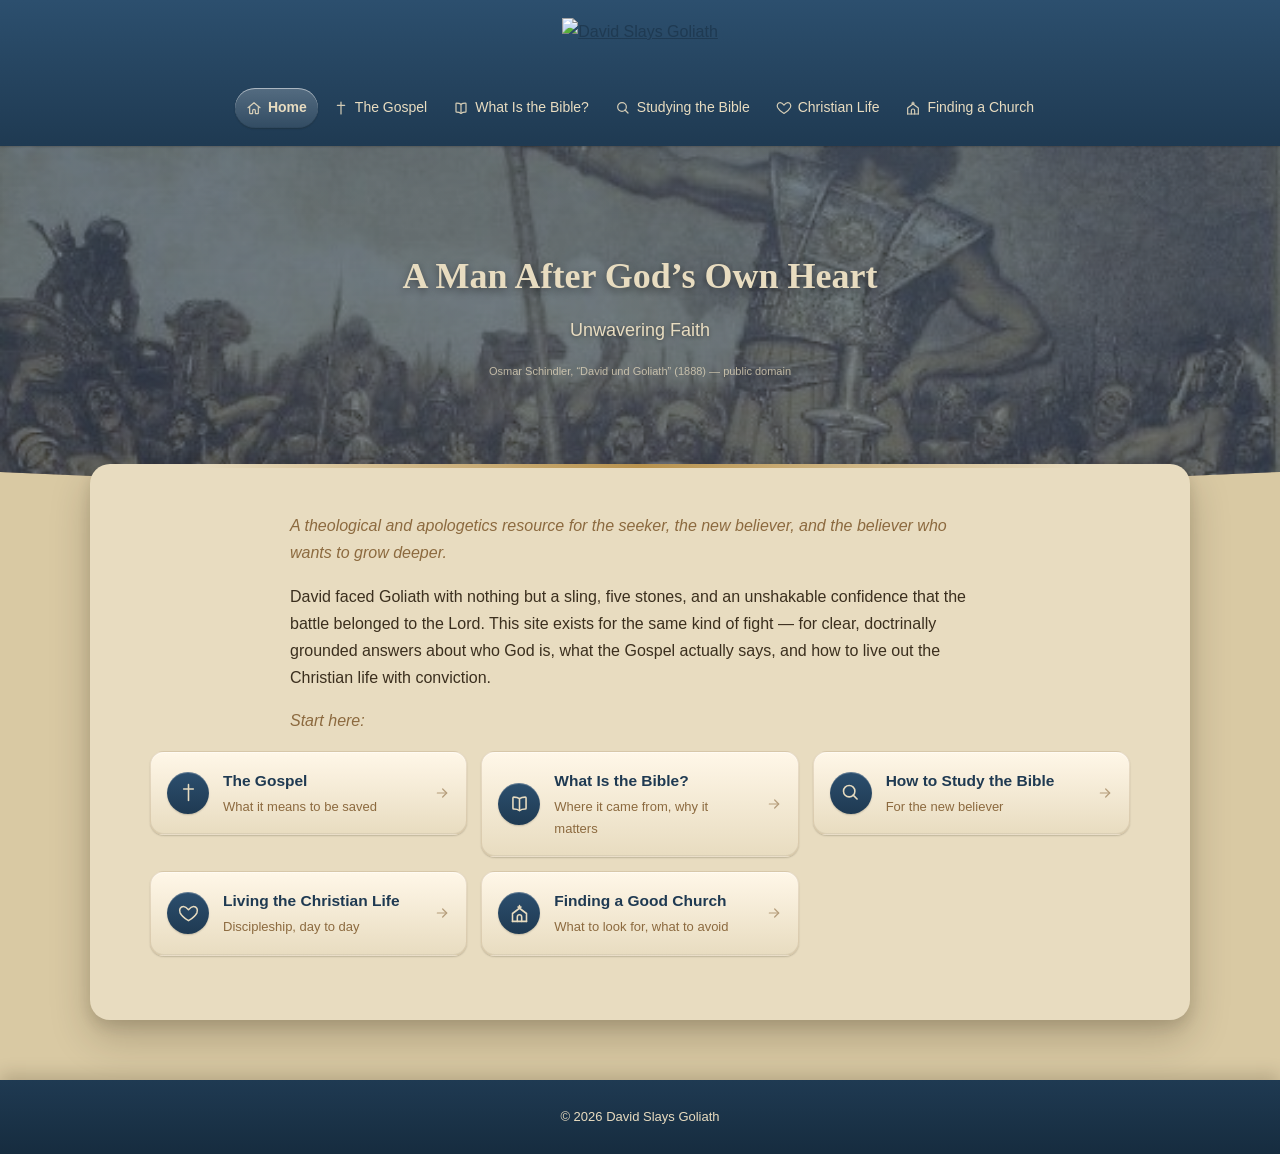
==== index.html @ 4b9fa818 "feat: add carved-stone logo, widen banner, center single-row nav" ====
<!DOCTYPE html>
<html lang="en">
<head>
<meta charset="UTF-8">
<title>David Slays Goliath — Unwavering Faith</title>
<meta name="viewport" content="width=device-width, initial-scale=1">
<link rel="stylesheet" href="styles.css">
</head>
<body>

<header class="site-header">
  <div class="header-inner">
    <div class="header-top">
      <a href="index.html"><img src="assets/logo.png" alt="David Slays Goliath" class="site-logo"></a>
      <button class="nav-toggle" aria-label="Toggle menu" aria-expanded="false" aria-controls="site-nav">
        <span></span><span></span><span></span>
      </button>
    </div>
    <nav class="site-nav" id="site-nav">
      <ul>
        <li><a href="index.html" class="active"><svg class="nav-icon" aria-hidden="true"><use href="assets/icons.svg#icon-home"/></svg><span>Home</span></a></li>
        <li><a href="gospel.html"><svg class="nav-icon" aria-hidden="true"><use href="assets/icons.svg#icon-cross"/></svg><span>The Gospel</span></a></li>
        <li><a href="what-is-the-bible.html"><svg class="nav-icon" aria-hidden="true"><use href="assets/icons.svg#icon-book"/></svg><span>What Is the Bible?</span></a></li>
        <li><a href="studying-the-bible.html"><svg class="nav-icon" aria-hidden="true"><use href="assets/icons.svg#icon-search"/></svg><span>Studying the Bible</span></a></li>
        <li><a href="christian-life.html"><svg class="nav-icon" aria-hidden="true"><use href="assets/icons.svg#icon-heart"/></svg><span>Christian Life</span></a></li>
        <li><a href="finding-a-church.html"><svg class="nav-icon" aria-hidden="true"><use href="assets/icons.svg#icon-church"/></svg><span>Finding a Church</span></a></li>
      </ul>
    </nav>
  </div>
</header>

<section class="hero">
  <h1 class="headline">A Man After God&rsquo;s Own Heart</h1>
  <p class="subtitle">Unwavering Faith</p>
  <span class="credit">Osmar Schindler, &ldquo;David und Goliath&rdquo; (1888) &mdash; public domain</span>
</section>

<main>
  <p class="page-intro">A theological and apologetics resource for the seeker, the new believer, and the believer who wants to grow deeper.</p>

  <p>David faced Goliath with nothing but a sling, five stones, and an unshakable confidence that the battle belonged to the Lord. This site exists for the same kind of fight &mdash; for clear, doctrinally grounded answers about who God is, what the Gospel actually says, and how to live out the Christian life with conviction.</p>

  <p class="start-label">Start here:</p>
  <ul class="topic-grid">
    <li class="topic-card">
      <a href="gospel.html">
        <span class="topic-icon"><svg aria-hidden="true"><use href="assets/icons.svg#icon-cross"/></svg></span>
        <span class="topic-text">
          <span class="topic-title">The Gospel</span>
          <span class="topic-desc">What it means to be saved</span>
        </span>
        <svg class="topic-arrow" aria-hidden="true"><use href="assets/icons.svg#icon-arrow"/></svg>
      </a>
    </li>
    <li class="topic-card">
      <a href="what-is-the-bible.html">
        <span class="topic-icon"><svg aria-hidden="true"><use href="assets/icons.svg#icon-book"/></svg></span>
        <span class="topic-text">
          <span class="topic-title">What Is the Bible?</span>
          <span class="topic-desc">Where it came from, why it matters</span>
        </span>
        <svg class="topic-arrow" aria-hidden="true"><use href="assets/icons.svg#icon-arrow"/></svg>
      </a>
    </li>
    <li class="topic-card">
      <a href="studying-the-bible.html">
        <span class="topic-icon"><svg aria-hidden="true"><use href="assets/icons.svg#icon-search"/></svg></span>
        <span class="topic-text">
          <span class="topic-title">How to Study the Bible</span>
          <span class="topic-desc">For the new believer</span>
        </span>
        <svg class="topic-arrow" aria-hidden="true"><use href="assets/icons.svg#icon-arrow"/></svg>
      </a>
    </li>
    <li class="topic-card">
      <a href="christian-life.html">
        <span class="topic-icon"><svg aria-hidden="true"><use href="assets/icons.svg#icon-heart"/></svg></span>
        <span class="topic-text">
          <span class="topic-title">Living the Christian Life</span>
          <span class="topic-desc">Discipleship, day to day</span>
        </span>
        <svg class="topic-arrow" aria-hidden="true"><use href="assets/icons.svg#icon-arrow"/></svg>
      </a>
    </li>
    <li class="topic-card">
      <a href="finding-a-church.html">
        <span class="topic-icon"><svg aria-hidden="true"><use href="assets/icons.svg#icon-church"/></svg></span>
        <span class="topic-text">
          <span class="topic-title">Finding a Good Church</span>
          <span class="topic-desc">What to look for, what to avoid</span>
        </span>
        <svg class="topic-arrow" aria-hidden="true"><use href="assets/icons.svg#icon-arrow"/></svg>
      </a>
    </li>
  </ul>
</main>

<footer class="site-footer">
  &copy; 2026 David Slays Goliath
</footer>

<script src="script.js" defer></script>
</body>
</html>
---- styles.css ----
:root {
  --sand: #D9C9A3;
  --sand-light: #E8DCC0;
  --dusk-blue: #1F3A52;
  --dusk-blue-light: #2C4F6E;
  --bronze: #8C6A3F;
  --gold: #B8924D;
  --ink: #3B2F1E;

  --radius-sm: 8px;
  --radius-md: 14px;
  --radius-lg: 20px;

  --shadow-sm: 0 1px 2px rgba(31, 22, 8, 0.12), 0 1px 1px rgba(31, 22, 8, 0.08);
  --shadow-md: 0 6px 16px rgba(31, 22, 8, 0.16), 0 2px 6px rgba(31, 22, 8, 0.1);
  --shadow-lg: 0 18px 40px rgba(31, 22, 8, 0.22), 0 6px 14px rgba(31, 22, 8, 0.12);
  --shadow-inset: inset 0 1px 0 rgba(255, 255, 255, 0.5), inset 0 -1px 0 rgba(0, 0, 0, 0.06);

  --ease: cubic-bezier(0.2, 0.7, 0.2, 1);
}

* {
  box-sizing: border-box;
}

body {
  margin: 0;
  font-family: -apple-system, Segoe UI, Roboto, Helvetica, Arial, sans-serif;
  color: var(--ink);
  background: var(--sand) radial-gradient(circle at 50% 0%, rgba(255, 255, 255, 0.25), transparent 55%);
  line-height: 1.7;
}

h1, h2, h3, .headline {
  font-family: Georgia, 'Times New Roman', serif;
}

a {
  color: var(--dusk-blue);
}

a:hover {
  text-decoration: none;
}

/* ---------- Header / Nav ---------- */

header.site-header {
  background: linear-gradient(180deg, var(--dusk-blue-light), var(--dusk-blue));
  padding: 18px 24px;
  position: sticky;
  top: 0;
  z-index: 50;
  box-shadow: var(--shadow-sm);
  transition: box-shadow 0.25s var(--ease);
}

header.site-header.is-scrolled {
  box-shadow: var(--shadow-md);
}

.site-header .header-inner {
  max-width: 1180px;
  margin: 0 auto;
  display: flex;
  flex-direction: column;
  align-items: center;
  gap: 12px;
  position: relative;
}

.header-top {
  display: flex;
  align-items: center;
  justify-content: center;
  width: 100%;
  position: relative;
}

.site-logo {
  display: block;
  height: 58px;
  width: auto;
}

/* Hamburger toggle (mobile only) */
.nav-toggle {
  display: none;
  flex-direction: column;
  justify-content: center;
  gap: 5px;
  width: 38px;
  height: 34px;
  background: rgba(255, 255, 255, 0.08);
  border: 1px solid rgba(255, 255, 255, 0.18);
  border-radius: var(--radius-sm);
  cursor: pointer;
  box-shadow: var(--shadow-sm);
  position: absolute;
  right: 0;
  top: 50%;
  transform: translateY(-50%);
}

.nav-toggle span {
  display: block;
  width: 18px;
  height: 2px;
  margin: 0 auto;
  background: var(--sand-light);
  border-radius: 2px;
  transition: transform 0.25s var(--ease), opacity 0.25s var(--ease);
}

.nav-toggle.open span:nth-child(1) {
  transform: translateY(7px) rotate(45deg);
}
.nav-toggle.open span:nth-child(2) {
  opacity: 0;
}
.nav-toggle.open span:nth-child(3) {
  transform: translateY(-7px) rotate(-45deg);
}

nav.site-nav ul {
  list-style: none;
  display: flex;
  flex-wrap: nowrap;
  justify-content: center;
  gap: 4px;
  margin: 0;
  padding: 0;
}

nav.site-nav a {
  display: flex;
  align-items: center;
  gap: 6px;
  color: var(--sand-light);
  text-decoration: none;
  font-size: 14px;
  white-space: nowrap;
  padding: 8px 11px;
  border-radius: 999px;
  transition: background 0.2s var(--ease), box-shadow 0.2s var(--ease), transform 0.15s var(--ease);
}

nav.site-nav a:hover {
  background: rgba(255, 255, 255, 0.1);
  box-shadow: var(--shadow-inset);
}

nav.site-nav a.active {
  background: linear-gradient(180deg, rgba(255, 255, 255, 0.22), rgba(255, 255, 255, 0.08));
  box-shadow: var(--shadow-sm), var(--shadow-inset);
  font-weight: 600;
}

.nav-icon {
  width: 16px;
  height: 16px;
  flex-shrink: 0;
  opacity: 0.9;
}

@media (max-width: 760px) {
  .nav-toggle {
    display: flex;
  }

  nav.site-nav {
    position: absolute;
    top: calc(100% + 10px);
    right: 0;
    left: 0;
    background: var(--dusk-blue);
    border-radius: var(--radius-md);
    box-shadow: var(--shadow-lg);
    padding: 10px;
    max-height: 0;
    overflow: hidden;
    opacity: 0;
    transform: translateY(-6px);
    transition: max-height 0.25s var(--ease), opacity 0.2s var(--ease), transform 0.25s var(--ease);
  }

  nav.site-nav.open {
    max-height: 360px;
    opacity: 1;
    transform: translateY(0);
  }

  nav.site-nav ul {
    flex-direction: column;
  }

  nav.site-nav a {
    padding: 11px 14px;
  }
}

/* ---------- Hero ---------- */

.hero {
  background-image: linear-gradient(rgba(31, 58, 82, 0.6), rgba(31, 58, 82, 0.55)), url("assets/hero-david-goliath.jpg");
  background-size: cover;
  background-position: center 20%;
  padding: 100px 24px 120px;
  text-align: center;
  position: relative;
  box-shadow: var(--shadow-lg);
  clip-path: polygon(0 0, 100% 0, 100% 92%, 50% 100%, 0 92%);
}

.hero .headline {
  font-size: 36px;
  margin: 0 0 8px;
  color: var(--sand-light);
  text-shadow: 0 3px 8px rgba(0, 0, 0, 0.45);
}

.hero .subtitle {
  font-size: 18px;
  color: var(--sand-light);
  margin: 0;
  text-shadow: 0 1px 4px rgba(0, 0, 0, 0.4);
}

.hero .credit {
  display: block;
  margin-top: 16px;
  font-size: 11px;
  color: var(--sand-light);
  opacity: 0.75;
}

/* ---------- Main content card ---------- */

main {
  max-width: 1100px;
  margin: 40px auto 60px;
  padding: 48px 56px 64px;
  position: relative;
  background: var(--sand-light);
  border-radius: var(--radius-lg);
  box-shadow: var(--shadow-lg);
}

/* prose stays a comfortable reading width; diagrams/cards get the full column */
main > p,
main > blockquote,
main > ul:not(.topic-grid),
main h1,
main h2,
main h3,
main .page-intro,
main .start-label {
  max-width: 700px;
  margin-left: auto;
  margin-right: auto;
}

main h1,
main h2,
main h3 {
  margin-left: auto;
  margin-right: auto;
}

main .diagram-card,
main .topic-grid {
  max-width: 980px;
  margin-left: auto;
  margin-right: auto;
}

.hero + main {
  margin-top: -36px;
}

main::before {
  content: "";
  position: absolute;
  top: 0;
  left: 10%;
  right: 10%;
  height: 4px;
  border-radius: 0 0 4px 4px;
  background: linear-gradient(90deg, transparent, var(--gold), transparent);
}

.page-title {
  font-size: 28px;
  margin-bottom: 8px;
}

.page-intro,
.start-label {
  color: var(--bronze);
  font-style: italic;
  margin-top: 0;
}

main h2 {
  margin-top: 2.2em;
  padding-bottom: 8px;
  border-bottom: 2px solid var(--sand);
}

main blockquote {
  margin: 1.4em 0;
  padding: 14px 18px;
  background: var(--sand);
  border-left: 4px solid var(--gold);
  border-radius: var(--radius-sm);
  box-shadow: var(--shadow-sm);
  font-style: italic;
}

/* generic content lists (resources, etc.) get a subtle lift */
main ul:not(.topic-grid) li {
  position: relative;
  margin-bottom: 6px;
}

/* ---------- Diagram / chart panels ---------- */

.diagram-card {
  margin: 2em 0;
  padding: 18px 14px 10px;
  background: linear-gradient(180deg, #fff7e8, var(--sand));
  border: 1px solid rgba(140, 106, 63, 0.2);
  border-radius: var(--radius-md);
  box-shadow: var(--shadow-md), var(--shadow-inset);
  overflow-x: auto;
}

.diagram-card svg {
  display: block;
}

@media (max-width: 600px) {
  .diagram-card {
    padding: 14px 10px 6px;
  }
}

/* ---------- Topic cards (homepage) ---------- */

.topic-grid {
  list-style: none;
  display: grid;
  grid-template-columns: repeat(auto-fit, minmax(280px, 1fr));
  gap: 14px;
  margin: 0;
  padding: 0;
}

.topic-card a {
  display: flex;
  align-items: center;
  gap: 14px;
  padding: 16px;
  background: linear-gradient(180deg, #fff7e8, var(--sand-light));
  border-radius: var(--radius-md);
  box-shadow: var(--shadow-sm), var(--shadow-inset);
  text-decoration: none;
  color: var(--ink);
  border: 1px solid rgba(140, 106, 63, 0.18);
  transition: transform 0.2s var(--ease), box-shadow 0.2s var(--ease);
}

.topic-card a:hover {
  transform: translateY(-3px);
  box-shadow: var(--shadow-md), var(--shadow-inset);
}

.topic-icon {
  display: flex;
  align-items: center;
  justify-content: center;
  width: 42px;
  height: 42px;
  flex-shrink: 0;
  border-radius: 50%;
  background: linear-gradient(180deg, var(--dusk-blue-light), var(--dusk-blue));
  box-shadow: var(--shadow-sm), inset 0 1px 0 rgba(255, 255, 255, 0.25);
  color: var(--sand-light);
}

.topic-icon svg {
  width: 21px;
  height: 21px;
}

.topic-text {
  display: flex;
  flex-direction: column;
  gap: 2px;
  flex: 1;
}

.topic-title {
  font-weight: 700;
  font-size: 15.5px;
  color: var(--dusk-blue);
}

.topic-desc {
  font-size: 13px;
  color: var(--bronze);
}

.topic-arrow {
  width: 16px;
  height: 16px;
  flex-shrink: 0;
  color: var(--bronze);
  opacity: 0.6;
  transition: transform 0.2s var(--ease), opacity 0.2s var(--ease);
}

.topic-card a:hover .topic-arrow {
  transform: translateX(3px);
  opacity: 1;
}

/* ---------- Footer ---------- */

footer.site-footer {
  background: linear-gradient(180deg, var(--dusk-blue), #162c3f);
  color: var(--sand-light);
  text-align: center;
  padding: 26px 24px;
  font-size: 13px;
  box-shadow: 0 -6px 16px rgba(31, 22, 8, 0.18);
}

/* ---------- Misc ---------- */

.coming-soon {
  border: 1px dashed var(--bronze);
  padding: 24px;
  border-radius: var(--radius-md);
  background: var(--sand);
  box-shadow: var(--shadow-inset);
}

@media (max-width: 900px) {
  main {
    padding: 40px 28px 52px;
  }
}

@media (max-width: 600px) {
  main {
    margin: 28px 12px 40px;
    padding: 32px 22px 40px;
  }

  .hero + main {
    margin-top: -24px;
  }

  .hero {
    padding: 80px 20px 90px;
  }

  .hero .headline {
    font-size: 28px;
  }
}
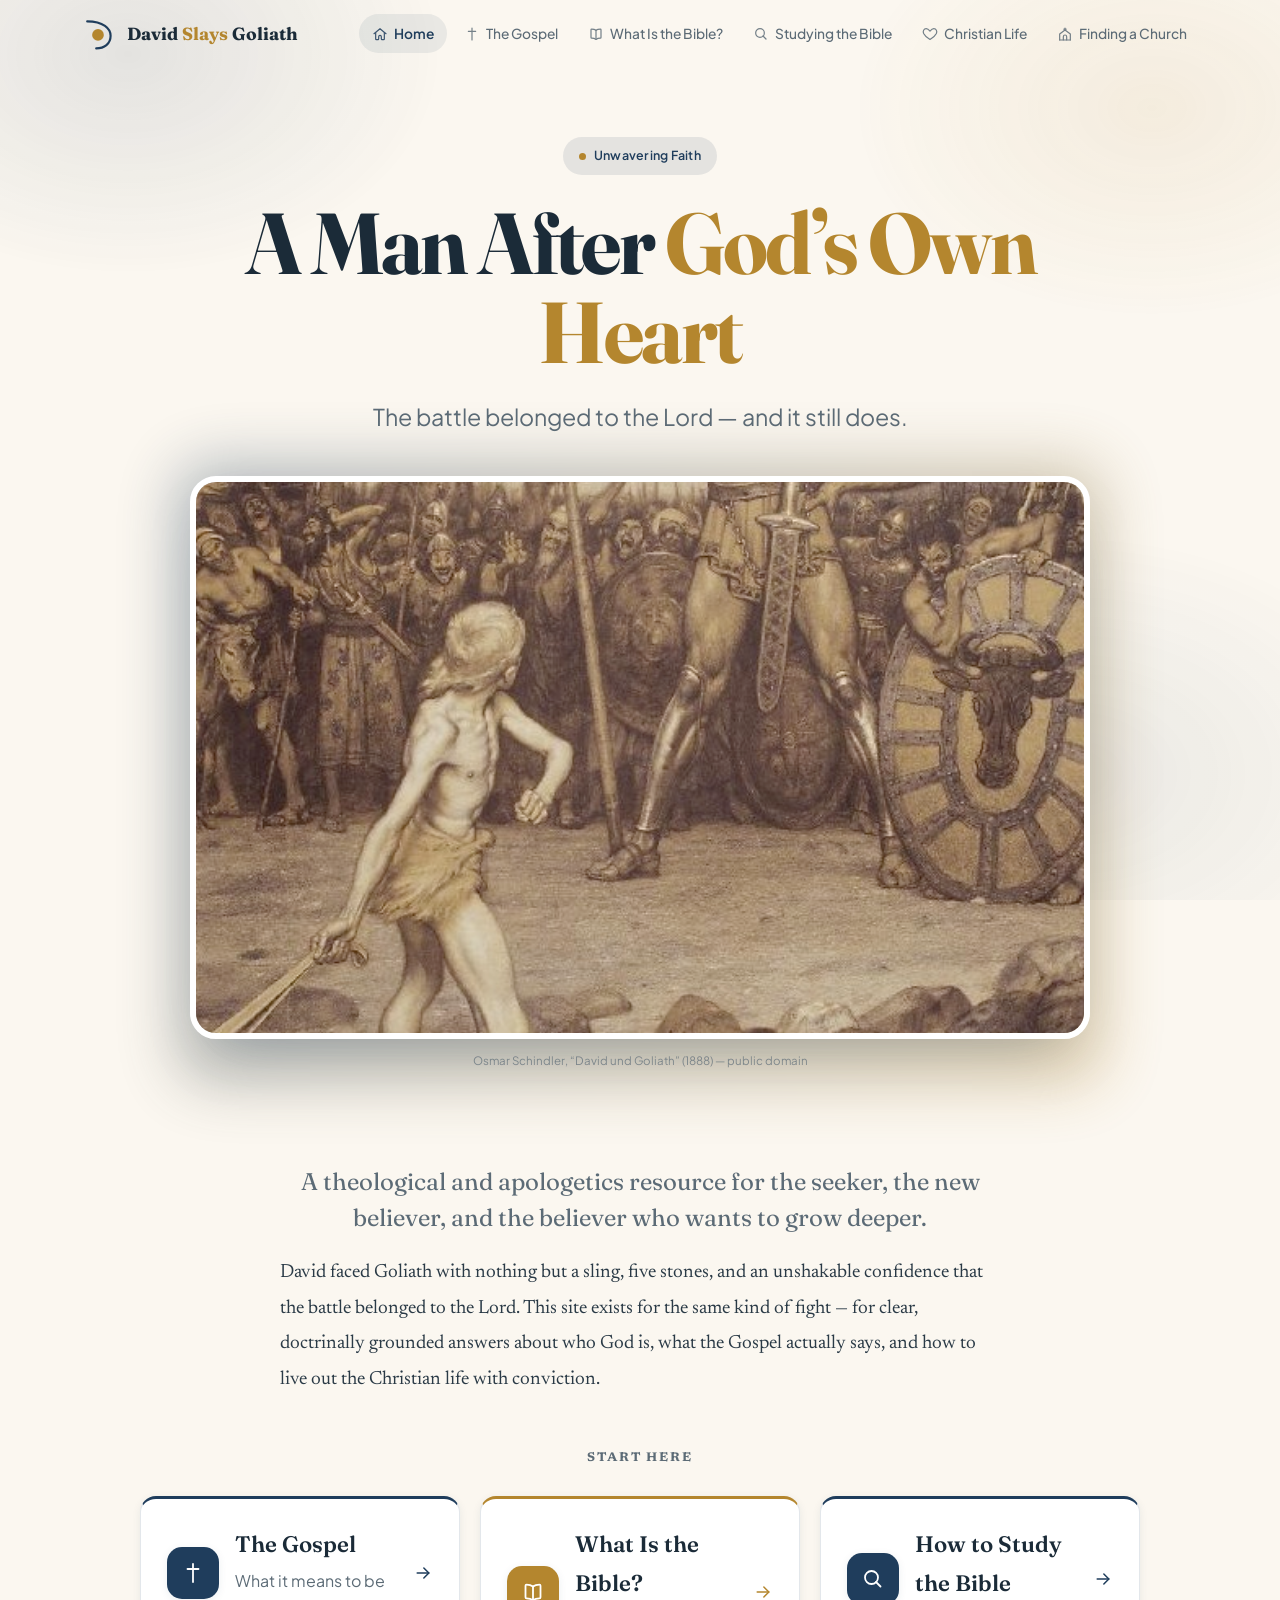
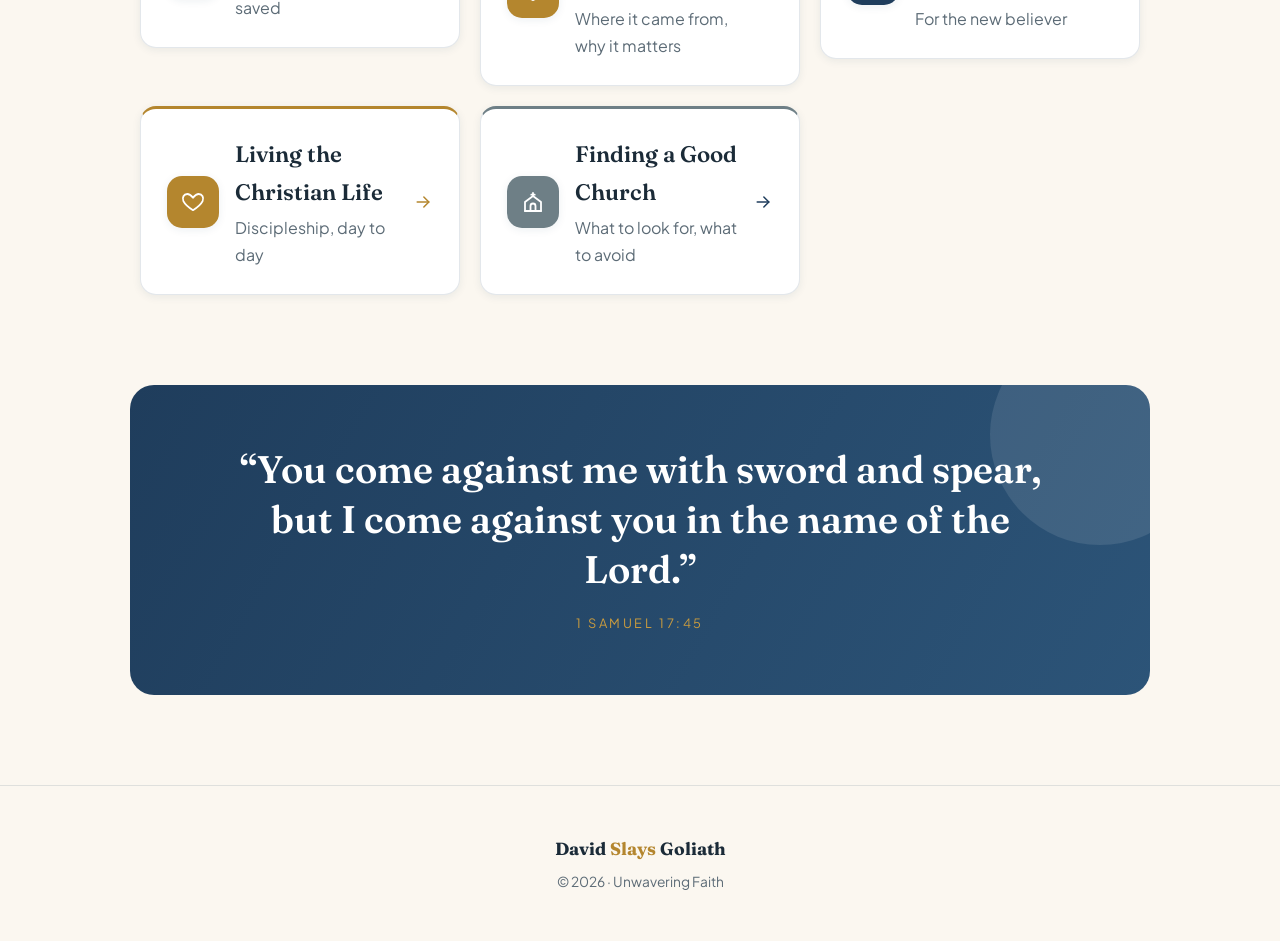
==== commit 240413aa: "Roll the 2026 navy+gold redesign across the whole live site Approved direction applied to all pages " ====
--- a/index.html
+++ b/index.html
@@ -8,14 +8,20 @@
 </head>
 <body>
 
-<header class="site-header">
+<div class="scroll-progress" id="scrollProgress"></div>
+
+<header class="site-header" id="siteHeader">
   <div class="header-inner">
-    <div class="header-top">
-      <a href="index.html"><img src="assets/logo.png" alt="David Slays Goliath" class="site-logo"></a>
-      <button class="nav-toggle" aria-label="Toggle menu" aria-expanded="false" aria-controls="site-nav">
-        <span></span><span></span><span></span>
-      </button>
-    </div>
+    <a class="site-title" href="index.html">
+      <svg class="brand-mark" viewBox="0 0 40 40" fill="none" xmlns="http://www.w3.org/2000/svg">
+        <path d="M8 6 C 26 6, 34 14, 34 22 C 34 31, 27 36, 18 36" stroke="#1F3D5C" stroke-width="2.4" stroke-linecap="round"/>
+        <circle cx="20" cy="21" r="6.5" fill="#B4862E"/>
+      </svg>
+      <span>David <b>Slays</b> Goliath</span>
+    </a>
+    <button class="nav-toggle" aria-label="Toggle menu" aria-expanded="false" aria-controls="site-nav">
+      <span></span><span></span><span></span>
+    </button>
     <nav class="site-nav" id="site-nav">
       <ul>
         <li><a href="index.html" class="active"><svg class="nav-icon" aria-hidden="true"><use href="assets/icons.svg#icon-home"/></svg><span>Home</span></a></li>
@@ -30,19 +36,24 @@
 </header>
 
 <section class="hero">
-  <h1 class="headline">A Man After God&rsquo;s Own Heart</h1>
-  <p class="subtitle">Unwavering Faith</p>
-  <span class="credit">Osmar Schindler, &ldquo;David und Goliath&rdquo; (1888) &mdash; public domain</span>
+  <span class="pill"><span class="dot"></span> Unwavering Faith</span>
+  <h1 class="headline">A Man After <span class="accent">God&rsquo;s Own Heart</span></h1>
+  <p class="subtitle">The battle belonged to the Lord — and it still does.</p>
+  <div class="hero-frame">
+    <div class="glow"></div>
+    <div class="pic"><img src="assets/hero-david-goliath.jpg" alt="David and Goliath"></div>
+    <span class="credit">Osmar Schindler, &ldquo;David und Goliath&rdquo; (1888) &mdash; public domain</span>
+  </div>
 </section>
 
 <main>
-  <p class="page-intro">A theological and apologetics resource for the seeker, the new believer, and the believer who wants to grow deeper.</p>
+  <p class="page-intro reveal">A theological and apologetics resource for the seeker, the new believer, and the believer who wants to grow deeper.</p>
 
-  <p>David faced Goliath with nothing but a sling, five stones, and an unshakable confidence that the battle belonged to the Lord. This site exists for the same kind of fight &mdash; for clear, doctrinally grounded answers about who God is, what the Gospel actually says, and how to live out the Christian life with conviction.</p>
+  <p class="reveal">David faced Goliath with nothing but a sling, five stones, and an unshakable confidence that the battle belonged to the Lord. This site exists for the same kind of fight &mdash; for clear, doctrinally grounded answers about who God is, what the Gospel actually says, and how to live out the Christian life with conviction.</p>
 
-  <p class="start-label">Start here:</p>
+  <p class="start-label reveal">Start Here</p>
   <ul class="topic-grid">
-    <li class="topic-card">
+    <li class="topic-card reveal">
       <a href="gospel.html">
         <span class="topic-icon"><svg aria-hidden="true"><use href="assets/icons.svg#icon-cross"/></svg></span>
         <span class="topic-text">
@@ -52,7 +63,7 @@
         <svg class="topic-arrow" aria-hidden="true"><use href="assets/icons.svg#icon-arrow"/></svg>
       </a>
     </li>
-    <li class="topic-card">
+    <li class="topic-card reveal">
       <a href="what-is-the-bible.html">
         <span class="topic-icon"><svg aria-hidden="true"><use href="assets/icons.svg#icon-book"/></svg></span>
         <span class="topic-text">
@@ -62,7 +73,7 @@
         <svg class="topic-arrow" aria-hidden="true"><use href="assets/icons.svg#icon-arrow"/></svg>
       </a>
     </li>
-    <li class="topic-card">
+    <li class="topic-card reveal">
       <a href="studying-the-bible.html">
         <span class="topic-icon"><svg aria-hidden="true"><use href="assets/icons.svg#icon-search"/></svg></span>
         <span class="topic-text">
@@ -72,7 +83,7 @@
         <svg class="topic-arrow" aria-hidden="true"><use href="assets/icons.svg#icon-arrow"/></svg>
       </a>
     </li>
-    <li class="topic-card">
+    <li class="topic-card reveal">
       <a href="christian-life.html">
         <span class="topic-icon"><svg aria-hidden="true"><use href="assets/icons.svg#icon-heart"/></svg></span>
         <span class="topic-text">
@@ -82,7 +93,7 @@
         <svg class="topic-arrow" aria-hidden="true"><use href="assets/icons.svg#icon-arrow"/></svg>
       </a>
     </li>
-    <li class="topic-card">
+    <li class="topic-card reveal">
       <a href="finding-a-church.html">
         <span class="topic-icon"><svg aria-hidden="true"><use href="assets/icons.svg#icon-church"/></svg></span>
         <span class="topic-text">
@@ -95,8 +106,16 @@
   </ul>
 </main>
 
+<div style="padding:0 30px">
+  <section class="verse-band reveal">
+    <blockquote>&ldquo;You come against me with sword and spear, but I come against you in the name of the Lord.&rdquo;</blockquote>
+    <div class="ref">1 Samuel 17:45</div>
+  </section>
+</div>
+
 <footer class="site-footer">
-  &copy; 2026 David Slays Goliath
+  <div class="footer-brand">David <b>Slays</b> Goliath</div>
+  &copy; 2026 &middot; Unwavering Faith
 </footer>
 
 <script src="script.js" defer></script>
--- a/styles.css
+++ b/styles.css
@@ -1,472 +1,160 @@
-:root {
-  --sand: #D9C9A3;
-  --sand-light: #E8DCC0;
-  --dusk-blue: #1F3A52;
-  --dusk-blue-light: #2C4F6E;
-  --bronze: #8C6A3F;
-  --gold: #B8924D;
-  --ink: #3B2F1E;
+/* David Slays Goliath — 2026 redesign. Bright, dignified navy + gold.
+   One shared stylesheet re-skins every page (home + 5 interior). */
+@import url('https://fonts.googleapis.com/css2?family=Fraunces:opsz,wght@9..144,500;9..144,600;9..144,700&family=Plus+Jakarta+Sans:wght@400;500;600;700&family=Newsreader:opsz,wght@6..72,400;6..72,500&display=swap');
 
-  --radius-sm: 8px;
-  --radius-md: 14px;
-  --radius-lg: 20px;
+:root{
+  --paper:#FBF7F0;
+  --paper-2:#FFFFFF;
+  --ink:#1B2B38;
+  --ink-dim:#5C6B76;
+  --navy:#1F3D5C;
+  --navy-2:#2C5478;
+  --gold:#B4862E;
+  --gold-bright:#CB9C3E;
+  --stone:#6E7F86;
+  --line:rgba(31,61,92,.12);
+  --radius-sm:10px;--radius-md:16px;--radius-lg:24px;
+  --shadow-sm:0 2px 8px rgba(31,61,92,.08);
+  --shadow-md:0 10px 30px -16px rgba(31,61,92,.28);
+  --shadow-lg:0 26px 60px -28px rgba(31,61,92,.4);
+  --ease:cubic-bezier(.16,1,.3,1);
+  --serif:'Fraunces',Georgia,serif;
+  --read:'Newsreader',Georgia,serif;
+  --sans:'Plus Jakarta Sans',system-ui,sans-serif;
+}
+*{box-sizing:border-box}
+html{scroll-behavior:smooth}
+body{margin:0;font-family:var(--sans);color:var(--ink);line-height:1.7;background:var(--paper);-webkit-font-smoothing:antialiased;overflow-x:hidden;position:relative}
+h1,h2,h3,.headline,.page-title{font-family:var(--serif);letter-spacing:-.01em}
+a{color:var(--navy)}
+img{max-width:100%;display:block}
 
-  --shadow-sm: 0 1px 2px rgba(31, 22, 8, 0.12), 0 1px 1px rgba(31, 22, 8, 0.08);
-  --shadow-md: 0 6px 16px rgba(31, 22, 8, 0.16), 0 2px 6px rgba(31, 22, 8, 0.1);
-  --shadow-lg: 0 18px 40px rgba(31, 22, 8, 0.22), 0 6px 14px rgba(31, 22, 8, 0.12);
-  --shadow-inset: inset 0 1px 0 rgba(255, 255, 255, 0.5), inset 0 -1px 0 rgba(0, 0, 0, 0.06);
+/* soft navy+gold mesh behind everything */
+body::before{content:"";position:fixed;inset:0;z-index:-1;pointer-events:none;opacity:.75;
+  background:
+    radial-gradient(42% 42% at 10% 6%,rgba(31,61,92,.14),transparent 60%),
+    radial-gradient(40% 40% at 90% 12%,rgba(180,134,46,.12),transparent 60%),
+    radial-gradient(46% 46% at 84% 86%,rgba(31,61,92,.10),transparent 60%)}
 
-  --ease: cubic-bezier(0.2, 0.7, 0.2, 1);
+/* scroll progress line */
+.scroll-progress{position:fixed;top:0;left:0;height:3px;width:0;z-index:100;background:linear-gradient(90deg,var(--navy),var(--gold))}
+
+/* ---------- Header / Nav ---------- */
+header.site-header{position:sticky;top:0;z-index:50;padding:14px 30px;transition:background .3s var(--ease),padding .3s var(--ease)}
+header.site-header.is-scrolled{background:rgba(251,247,240,.82);backdrop-filter:blur(14px);border-bottom:1px solid var(--line);padding:10px 30px}
+.header-inner,.header-top{max-width:1120px;margin:0 auto;display:flex;align-items:center;justify-content:space-between;gap:14px;position:relative}
+.site-title{display:flex;align-items:center;gap:11px;font-family:var(--serif);font-weight:700;font-size:1.1rem;color:var(--ink);text-decoration:none}
+.site-title b{color:var(--gold)}
+.site-logo{height:44px;width:auto}
+.brand-mark{width:36px;height:36px;flex:none}
+
+.nav-toggle{display:none;flex-direction:column;justify-content:center;gap:5px;width:40px;height:38px;padding:9px;background:none;border:1px solid var(--line);border-radius:10px;cursor:pointer}
+.nav-toggle span{display:block;height:2px;width:100%;background:var(--navy);border-radius:2px;transition:transform .25s var(--ease),opacity .25s var(--ease)}
+.nav-toggle.open span:nth-child(1){transform:translateY(7px) rotate(45deg)}
+.nav-toggle.open span:nth-child(2){opacity:0}
+.nav-toggle.open span:nth-child(3){transform:translateY(-7px) rotate(-45deg)}
+
+nav.site-nav ul{list-style:none;display:flex;flex-wrap:nowrap;gap:4px;margin:0;padding:0}
+nav.site-nav a{display:flex;align-items:center;gap:6px;color:var(--ink-dim);text-decoration:none;font-size:.86rem;font-weight:500;white-space:nowrap;padding:8px 13px;border-radius:999px;transition:color .2s,background .2s}
+nav.site-nav a:hover{color:var(--navy);background:rgba(31,61,92,.06)}
+nav.site-nav a.active{color:var(--navy);background:rgba(31,61,92,.08);font-weight:600}
+.nav-icon{width:16px;height:16px;flex-shrink:0;opacity:.85}
+
+@media(max-width:820px){
+  .nav-toggle{display:flex}
+  nav.site-nav{position:absolute;top:calc(100% + 12px);right:0;left:0;background:var(--paper-2);border:1px solid var(--line);border-radius:var(--radius-md);box-shadow:var(--shadow-lg);padding:10px;max-height:0;overflow:hidden;opacity:0;transform:translateY(-6px);transition:max-height .25s var(--ease),opacity .2s,transform .25s var(--ease)}
+  nav.site-nav.open{max-height:400px;opacity:1;transform:none}
+  nav.site-nav ul{flex-direction:column}
+  nav.site-nav a{padding:12px 14px}
 }
 
-* {
-  box-sizing: border-box;
-}
+/* ---------- Home hero (framed, floating image) ---------- */
+.hero{max-width:1120px;margin:0 auto;padding:70px 30px 30px;text-align:center;position:relative;background:none;box-shadow:none;clip-path:none}
+.hero .eyebrow,.hero .pill{display:inline-flex;align-items:center;gap:8px;font-size:.78rem;font-weight:600;letter-spacing:.02em;color:var(--navy);background:rgba(31,61,92,.10);padding:8px 16px;border-radius:99px;margin-bottom:24px}
+.hero .pill .dot{width:7px;height:7px;border-radius:50%;background:var(--gold)}
+.hero .headline{font-size:clamp(2.6rem,7vw,5.4rem);line-height:1.03;font-weight:700;letter-spacing:-.03em;margin:0 auto;max-width:16ch;color:var(--ink);text-shadow:none}
+.hero .headline .accent{color:var(--gold)}
+.hero .subtitle{margin:20px auto 0;font-size:clamp(1.05rem,2.1vw,1.45rem);color:var(--ink-dim);max-width:42ch;text-shadow:none}
+.hero-frame{max-width:900px;margin:40px auto 0;position:relative}
+.hero-frame .glow{position:absolute;inset:-14px;border-radius:34px;background:linear-gradient(120deg,var(--navy),var(--gold));filter:blur(30px);opacity:.32}
+.hero-frame .pic{position:relative;border-radius:26px;overflow:hidden;aspect-ratio:16/10;box-shadow:var(--shadow-lg);border:6px solid #fff}
+.hero-frame .pic img{width:100%;height:100%;object-fit:cover;transform:scale(1.03);animation:drift 24s var(--ease) infinite alternate}
+@keyframes drift{to{transform:scale(1.12)}}
+.hero .credit{display:block;margin-top:12px;font-size:.72rem;color:var(--ink-dim);opacity:.7}
 
-body {
-  margin: 0;
-  font-family: -apple-system, Segoe UI, Roboto, Helvetica, Arial, sans-serif;
-  color: var(--ink);
-  background: var(--sand) radial-gradient(circle at 50% 0%, rgba(255, 255, 255, 0.25), transparent 55%);
-  line-height: 1.7;
-}
+/* ---------- Main content ---------- */
+main{max-width:1120px;margin:0 auto;padding:40px 30px 70px;background:none;border-radius:0;box-shadow:none;position:relative}
+main::before{display:none}
+/* prose measure; diagrams & grids get the full width */
+main>p,main>blockquote,main>ul:not(.topic-grid),main .page-intro,main .start-label,
+main>h1,main>h2,main>h3{max-width:720px;margin-left:auto;margin-right:auto}
+main .diagram-card,main .topic-grid{max-width:1000px;margin-left:auto;margin-right:auto}
 
-h1, h2, h3, .headline {
-  font-family: Georgia, 'Times New Roman', serif;
-}
+.page-intro{max-width:820px;margin:0 auto;text-align:center;color:var(--ink-dim);font-family:var(--serif);font-size:clamp(1.15rem,2.2vw,1.5rem);font-style:normal;line-height:1.5}
+.start-label{color:var(--ink-dim);text-align:center;font-weight:700;letter-spacing:.16em;text-transform:uppercase;font-size:.78rem;font-style:normal;margin:50px auto 26px}
 
-a {
-  color: var(--dusk-blue);
-}
+/* article page title (interior) */
+.page-title{font-size:clamp(2.4rem,6vw,4rem);text-align:center;font-weight:600;margin:130px 0 8px}
+.page-title + p{text-align:center}
 
-a:hover {
-  text-decoration: none;
-}
+/* article prose — the reading experience */
+main>p{font-family:var(--read);font-size:1.2rem;line-height:1.85;color:#2A3A46}
+main>p:first-of-type{margin-top:1em}
+main a{color:var(--gold);border-bottom:1px solid rgba(180,134,46,.35);text-decoration:none;transition:color .2s,border-color .2s}
+main a:hover{color:var(--navy);border-color:var(--navy)}
+main em{color:var(--navy);font-style:italic}
 
-/* ---------- Header / Nav ---------- */
+main h2{font-family:var(--serif);font-size:1.9rem;font-weight:600;margin:2.4em auto 0;padding-bottom:12px;border-bottom:2px solid var(--line);color:var(--navy)}
+main h3{font-size:1.35rem;margin-top:1.8em;color:var(--navy)}
+main blockquote{max-width:760px;margin:1.6em auto;padding:20px 26px;background:var(--paper-2);border-left:4px solid var(--gold);border-radius:var(--radius-sm);box-shadow:var(--shadow-sm);font-family:var(--serif);font-style:italic;font-size:1.2rem}
+main hr{max-width:720px;margin:2.4em auto;border:none;border-top:1px solid var(--line)}
+main ul:not(.topic-grid){max-width:720px;margin-left:auto;margin-right:auto;font-family:var(--read);font-size:1.12rem}
+main ul:not(.topic-grid) li{position:relative;margin-bottom:8px}
 
-header.site-header {
-  background: linear-gradient(180deg, var(--dusk-blue-light), var(--dusk-blue));
-  padding: 18px 24px;
-  position: sticky;
-  top: 0;
-  z-index: 50;
-  box-shadow: var(--shadow-sm);
-  transition: box-shadow 0.25s var(--ease);
-}
-
-header.site-header.is-scrolled {
-  box-shadow: var(--shadow-md);
-}
-
-.site-header .header-inner {
-  max-width: 1180px;
-  margin: 0 auto;
-  display: flex;
-  flex-direction: column;
-  align-items: center;
-  gap: 12px;
-  position: relative;
-}
-
-.header-top {
-  display: flex;
-  align-items: center;
-  justify-content: center;
-  width: 100%;
-  position: relative;
-}
-
-.site-logo {
-  display: block;
-  height: 58px;
-  width: auto;
-}
-
-/* Hamburger toggle (mobile only) */
-.nav-toggle {
-  display: none;
-  flex-direction: column;
-  justify-content: center;
-  gap: 5px;
-  width: 38px;
-  height: 34px;
-  background: rgba(255, 255, 255, 0.08);
-  border: 1px solid rgba(255, 255, 255, 0.18);
-  border-radius: var(--radius-sm);
-  cursor: pointer;
-  box-shadow: var(--shadow-sm);
-  position: absolute;
-  right: 0;
-  top: 50%;
-  transform: translateY(-50%);
-}
-
-.nav-toggle span {
-  display: block;
-  width: 18px;
-  height: 2px;
-  margin: 0 auto;
-  background: var(--sand-light);
-  border-radius: 2px;
-  transition: transform 0.25s var(--ease), opacity 0.25s var(--ease);
-}
-
-.nav-toggle.open span:nth-child(1) {
-  transform: translateY(7px) rotate(45deg);
-}
-.nav-toggle.open span:nth-child(2) {
-  opacity: 0;
-}
-.nav-toggle.open span:nth-child(3) {
-  transform: translateY(-7px) rotate(-45deg);
-}
-
-nav.site-nav ul {
-  list-style: none;
-  display: flex;
-  flex-wrap: nowrap;
-  justify-content: center;
-  gap: 4px;
-  margin: 0;
-  padding: 0;
-}
-
-nav.site-nav a {
-  display: flex;
-  align-items: center;
-  gap: 6px;
-  color: var(--sand-light);
-  text-decoration: none;
-  font-size: 14px;
-  white-space: nowrap;
-  padding: 8px 11px;
-  border-radius: 999px;
-  transition: background 0.2s var(--ease), box-shadow 0.2s var(--ease), transform 0.15s var(--ease);
-}
-
-nav.site-nav a:hover {
-  background: rgba(255, 255, 255, 0.1);
-  box-shadow: var(--shadow-inset);
-}
-
-nav.site-nav a.active {
-  background: linear-gradient(180deg, rgba(255, 255, 255, 0.22), rgba(255, 255, 255, 0.08));
-  box-shadow: var(--shadow-sm), var(--shadow-inset);
-  font-weight: 600;
-}
-
-.nav-icon {
-  width: 16px;
-  height: 16px;
-  flex-shrink: 0;
-  opacity: 0.9;
-}
-
-@media (max-width: 760px) {
-  .nav-toggle {
-    display: flex;
-  }
-
-  nav.site-nav {
-    position: absolute;
-    top: calc(100% + 10px);
-    right: 0;
-    left: 0;
-    background: var(--dusk-blue);
-    border-radius: var(--radius-md);
-    box-shadow: var(--shadow-lg);
-    padding: 10px;
-    max-height: 0;
-    overflow: hidden;
-    opacity: 0;
-    transform: translateY(-6px);
-    transition: max-height 0.25s var(--ease), opacity 0.2s var(--ease), transform 0.25s var(--ease);
-  }
-
-  nav.site-nav.open {
-    max-height: 360px;
-    opacity: 1;
-    transform: translateY(0);
-  }
-
-  nav.site-nav ul {
-    flex-direction: column;
-  }
-
-  nav.site-nav a {
-    padding: 11px 14px;
-  }
-}
-
-/* ---------- Hero ---------- */
-
-.hero {
-  background-image: linear-gradient(rgba(31, 58, 82, 0.6), rgba(31, 58, 82, 0.55)), url("assets/hero-david-goliath.jpg");
-  background-size: cover;
-  background-position: center 20%;
-  padding: 100px 24px 120px;
-  text-align: center;
-  position: relative;
-  box-shadow: var(--shadow-lg);
-  clip-path: polygon(0 0, 100% 0, 100% 92%, 50% 100%, 0 92%);
-}
-
-.hero .headline {
-  font-size: 36px;
-  margin: 0 0 8px;
-  color: var(--sand-light);
-  text-shadow: 0 3px 8px rgba(0, 0, 0, 0.45);
-}
-
-.hero .subtitle {
-  font-size: 18px;
-  color: var(--sand-light);
-  margin: 0;
-  text-shadow: 0 1px 4px rgba(0, 0, 0, 0.4);
-}
-
-.hero .credit {
-  display: block;
-  margin-top: 16px;
-  font-size: 11px;
-  color: var(--sand-light);
-  opacity: 0.75;
-}
-
-/* ---------- Main content card ---------- */
-
-main {
-  max-width: 1100px;
-  margin: 40px auto 60px;
-  padding: 48px 56px 64px;
-  position: relative;
-  background: var(--sand-light);
-  border-radius: var(--radius-lg);
-  box-shadow: var(--shadow-lg);
-}
-
-/* prose stays a comfortable reading width; diagrams/cards get the full column */
-main > p,
-main > blockquote,
-main > ul:not(.topic-grid),
-main h1,
-main h2,
-main h3,
-main .page-intro,
-main .start-label {
-  max-width: 700px;
-  margin-left: auto;
-  margin-right: auto;
-}
-
-main h1,
-main h2,
-main h3 {
-  margin-left: auto;
-  margin-right: auto;
-}
-
-main .diagram-card,
-main .topic-grid {
-  max-width: 980px;
-  margin-left: auto;
-  margin-right: auto;
-}
-
-.hero + main {
-  margin-top: -36px;
-}
-
-main::before {
-  content: "";
-  position: absolute;
-  top: 0;
-  left: 10%;
-  right: 10%;
-  height: 4px;
-  border-radius: 0 0 4px 4px;
-  background: linear-gradient(90deg, transparent, var(--gold), transparent);
-}
-
-.page-title {
-  font-size: 28px;
-  margin-bottom: 8px;
-}
-
-.page-intro,
-.start-label {
-  color: var(--bronze);
-  font-style: italic;
-  margin-top: 0;
-}
-
-main h2 {
-  margin-top: 2.2em;
-  padding-bottom: 8px;
-  border-bottom: 2px solid var(--sand);
-}
-
-main blockquote {
-  margin: 1.4em 0;
-  padding: 14px 18px;
-  background: var(--sand);
-  border-left: 4px solid var(--gold);
-  border-radius: var(--radius-sm);
-  box-shadow: var(--shadow-sm);
-  font-style: italic;
-}
-
-/* generic content lists (resources, etc.) get a subtle lift */
-main ul:not(.topic-grid) li {
-  position: relative;
-  margin-bottom: 6px;
-}
-
-/* ---------- Diagram / chart panels ---------- */
-
-.diagram-card {
-  margin: 2em 0;
-  padding: 18px 14px 10px;
-  background: linear-gradient(180deg, #fff7e8, var(--sand));
-  border: 1px solid rgba(140, 106, 63, 0.2);
-  border-radius: var(--radius-md);
-  box-shadow: var(--shadow-md), var(--shadow-inset);
-  overflow-x: auto;
-}
-
-.diagram-card svg {
-  display: block;
-}
-
-@media (max-width: 600px) {
-  .diagram-card {
-    padding: 14px 10px 6px;
-  }
-}
+/* ---------- Diagram / infographic panels ---------- */
+.diagram-card{margin:2.4em auto;padding:22px 18px 14px;background:var(--paper-2);border:1px solid var(--line);border-radius:var(--radius-md);box-shadow:var(--shadow-md);overflow-x:auto}
+.diagram-card svg{display:block}
+@media(max-width:600px){.diagram-card{padding:14px 10px 8px}}
 
 /* ---------- Topic cards (homepage) ---------- */
+.topic-grid{list-style:none;display:grid;grid-template-columns:repeat(auto-fit,minmax(300px,1fr));gap:20px;margin:0;padding:0}
+.topic-card{border-radius:var(--radius-md)}
+.topic-card a{position:relative;display:flex;align-items:center;gap:16px;padding:26px;background:var(--paper-2);border:1px solid var(--line);border-top:3px solid var(--navy);border-radius:var(--radius-md);text-decoration:none;color:var(--ink);box-shadow:var(--shadow-sm);overflow:hidden;transition:transform .35s var(--ease),box-shadow .35s var(--ease)}
+.topic-card a:hover{transform:translateY(-8px);box-shadow:var(--shadow-lg)}
+/* dignified navy / gold / stone rotation */
+.topic-card:nth-child(1) a{border-top-color:var(--navy)}
+.topic-card:nth-child(2) a{border-top-color:var(--gold)}
+.topic-card:nth-child(3) a{border-top-color:var(--navy)}
+.topic-card:nth-child(4) a{border-top-color:var(--gold)}
+.topic-card:nth-child(5) a{border-top-color:var(--stone)}
+.topic-icon{display:flex;align-items:center;justify-content:center;width:52px;height:52px;flex-shrink:0;border-radius:15px;background:var(--navy);color:#fff;box-shadow:var(--shadow-sm)}
+.topic-card:nth-child(2) .topic-icon{background:var(--gold)}
+.topic-card:nth-child(4) .topic-icon{background:var(--gold)}
+.topic-card:nth-child(5) .topic-icon{background:var(--stone)}
+.topic-icon svg{width:24px;height:24px}
+.topic-text{display:flex;flex-direction:column;gap:3px;flex:1;min-width:0}
+.topic-title{font-family:var(--serif);font-weight:600;font-size:1.4rem;color:var(--ink)}
+.topic-desc{font-size:1rem;color:var(--ink-dim)}
+.topic-arrow{width:20px;height:20px;flex-shrink:0;color:var(--navy);transition:transform .3s var(--ease)}
+.topic-card:nth-child(2) .topic-arrow,.topic-card:nth-child(4) .topic-arrow{color:var(--gold)}
+.topic-card a:hover .topic-arrow{transform:translateX(6px)}
 
-.topic-grid {
-  list-style: none;
-  display: grid;
-  grid-template-columns: repeat(auto-fit, minmax(280px, 1fr));
-  gap: 14px;
-  margin: 0;
-  padding: 0;
-}
-
-.topic-card a {
-  display: flex;
-  align-items: center;
-  gap: 14px;
-  padding: 16px;
-  background: linear-gradient(180deg, #fff7e8, var(--sand-light));
-  border-radius: var(--radius-md);
-  box-shadow: var(--shadow-sm), var(--shadow-inset);
-  text-decoration: none;
-  color: var(--ink);
-  border: 1px solid rgba(140, 106, 63, 0.18);
-  transition: transform 0.2s var(--ease), box-shadow 0.2s var(--ease);
-}
-
-.topic-card a:hover {
-  transform: translateY(-3px);
-  box-shadow: var(--shadow-md), var(--shadow-inset);
-}
-
-.topic-icon {
-  display: flex;
-  align-items: center;
-  justify-content: center;
-  width: 42px;
-  height: 42px;
-  flex-shrink: 0;
-  border-radius: 50%;
-  background: linear-gradient(180deg, var(--dusk-blue-light), var(--dusk-blue));
-  box-shadow: var(--shadow-sm), inset 0 1px 0 rgba(255, 255, 255, 0.25);
-  color: var(--sand-light);
-}
-
-.topic-icon svg {
-  width: 21px;
-  height: 21px;
-}
-
-.topic-text {
-  display: flex;
-  flex-direction: column;
-  gap: 2px;
-  flex: 1;
-}
-
-.topic-title {
-  font-weight: 700;
-  font-size: 15.5px;
-  color: var(--dusk-blue);
-}
-
-.topic-desc {
-  font-size: 13px;
-  color: var(--bronze);
-}
-
-.topic-arrow {
-  width: 16px;
-  height: 16px;
-  flex-shrink: 0;
-  color: var(--bronze);
-  opacity: 0.6;
-  transition: transform 0.2s var(--ease), opacity 0.2s var(--ease);
-}
-
-.topic-card a:hover .topic-arrow {
-  transform: translateX(3px);
-  opacity: 1;
-}
+/* ---------- Verse breather ---------- */
+.verse-band{max-width:1020px;margin:20px auto 90px;padding:60px 40px;border-radius:var(--radius-lg);text-align:center;background:linear-gradient(120deg,var(--navy),var(--navy-2));color:#fff;position:relative;overflow:hidden}
+.verse-band::after{content:"";position:absolute;top:-60px;right:-60px;width:220px;height:220px;border-radius:50%;background:rgba(255,255,255,.10)}
+.verse-band blockquote{font-family:var(--serif);font-size:clamp(1.5rem,3.4vw,2.4rem);line-height:1.3;font-weight:600;max-width:820px;margin:0 auto;position:relative;color:#fff;padding:0;background:none;border:none;box-shadow:none}
+.verse-band .ref{margin-top:18px;color:var(--gold-bright);font-size:.8rem;letter-spacing:.2em;text-transform:uppercase}
 
 /* ---------- Footer ---------- */
+footer.site-footer{border-top:1px solid var(--line);background:none;color:var(--ink-dim);text-align:center;padding:48px 30px;font-size:.86rem}
+footer.site-footer .footer-brand{font-family:var(--serif);font-weight:700;font-size:1.1rem;color:var(--ink);margin-bottom:6px}
+footer.site-footer .footer-brand b{color:var(--gold)}
 
-footer.site-footer {
-  background: linear-gradient(180deg, var(--dusk-blue), #162c3f);
-  color: var(--sand-light);
-  text-align: center;
-  padding: 26px 24px;
-  font-size: 13px;
-  box-shadow: 0 -6px 16px rgba(31, 22, 8, 0.18);
+/* ---------- reveal on scroll ---------- */
+.reveal{opacity:0;transform:translateY(26px);transition:opacity .8s var(--ease),transform .8s var(--ease)}
+.reveal.in{opacity:1;transform:none}
+
+@media(prefers-reduced-motion:reduce){
+  *{animation:none!important}
+  .reveal{opacity:1!important;transform:none!important}
 }
-
-/* ---------- Misc ---------- */
-
-.coming-soon {
-  border: 1px dashed var(--bronze);
-  padding: 24px;
-  border-radius: var(--radius-md);
-  background: var(--sand);
-  box-shadow: var(--shadow-inset);
-}
-
-@media (max-width: 900px) {
-  main {
-    padding: 40px 28px 52px;
-  }
-}
-
-@media (max-width: 600px) {
-  main {
-    margin: 28px 12px 40px;
-    padding: 32px 22px 40px;
-  }
-
-  .hero + main {
-    margin-top: -24px;
-  }
-
-  .hero {
-    padding: 80px 20px 90px;
-  }
-
-  .hero .headline {
-    font-size: 28px;
-  }
-}
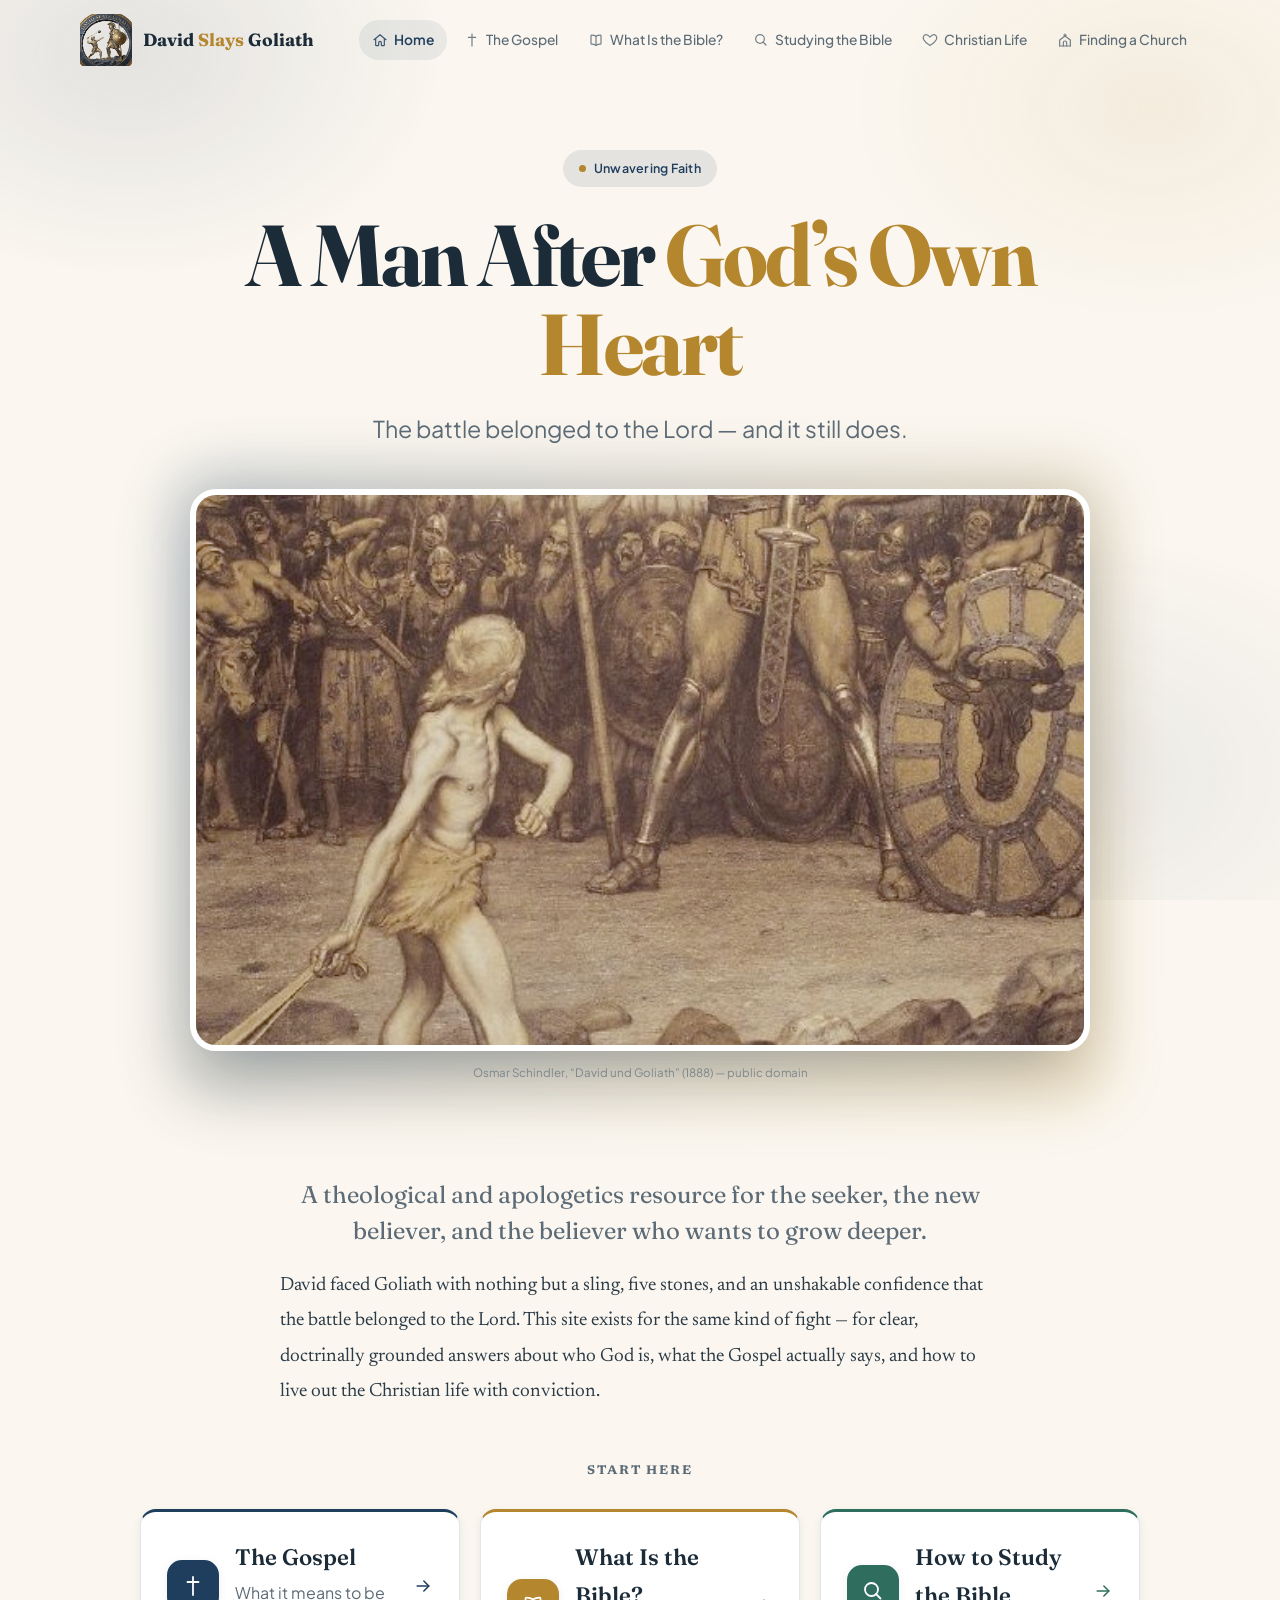
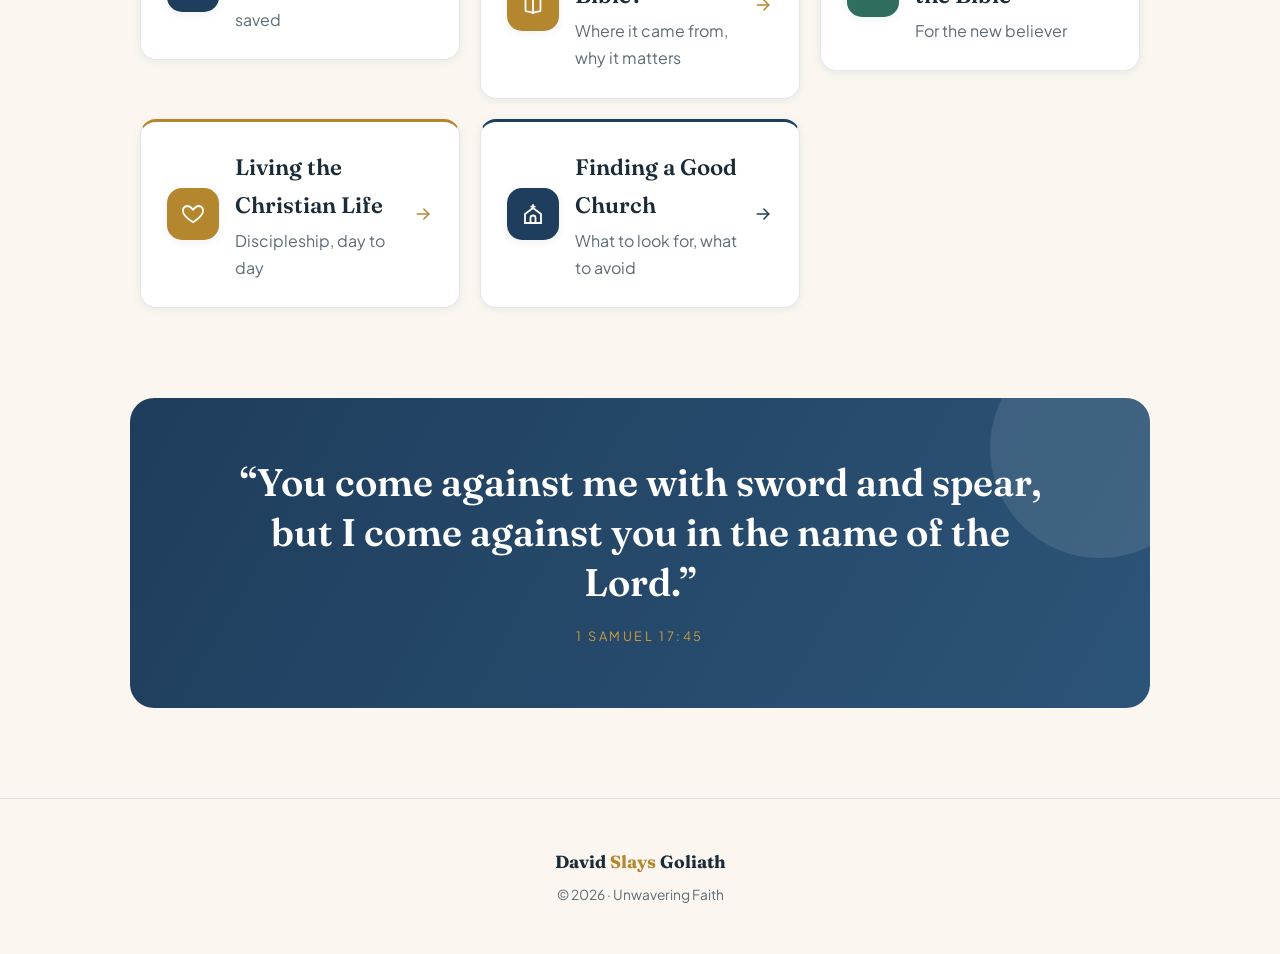
==== commit 7b3a329f: "DSG: medallion logo sitewide + third color (green) + heading color bands - Carved-stone medallion PN" ====
--- a/index.html
+++ b/index.html
@@ -3,6 +3,7 @@
 <head>
 <meta charset="UTF-8">
 <title>David Slays Goliath — Unwavering Faith</title>
+<link rel="icon" type="image/png" href="assets/logo-medallion.png">
 <meta name="viewport" content="width=device-width, initial-scale=1">
 <link rel="stylesheet" href="styles.css">
 </head>
@@ -13,10 +14,7 @@
 <header class="site-header" id="siteHeader">
   <div class="header-inner">
     <a class="site-title" href="index.html">
-      <svg class="brand-mark" viewBox="0 0 40 40" fill="none" xmlns="http://www.w3.org/2000/svg">
-        <path d="M8 6 C 26 6, 34 14, 34 22 C 34 31, 27 36, 18 36" stroke="#1F3D5C" stroke-width="2.4" stroke-linecap="round"/>
-        <circle cx="20" cy="21" r="6.5" fill="#B4862E"/>
-      </svg>
+      <img class="brand-mark" src="assets/logo-medallion.png" alt="David Slays Goliath">
       <span>David <b>Slays</b> Goliath</span>
     </a>
     <button class="nav-toggle" aria-label="Toggle menu" aria-expanded="false" aria-controls="site-nav">
--- a/styles.css
+++ b/styles.css
@@ -11,6 +11,8 @@
   --navy-2:#2C5478;
   --gold:#B4862E;
   --gold-bright:#CB9C3E;
+  --green:#2F6E5F;        /* deep pine — the third accent (navy + gold + green) */
+  --green-bright:#3B8977;
   --stone:#6E7F86;
   --line:rgba(31,61,92,.12);
   --radius-sm:10px;--radius-md:16px;--radius-lg:24px;
@@ -46,7 +48,8 @@
 .site-title{display:flex;align-items:center;gap:11px;font-family:var(--serif);font-weight:700;font-size:1.1rem;color:var(--ink);text-decoration:none}
 .site-title b{color:var(--gold)}
 .site-logo{height:44px;width:auto}
-.brand-mark{width:36px;height:36px;flex:none}
+.brand-mark{width:52px;height:52px;flex:none;object-fit:contain}
+header.site-header.is-scrolled .brand-mark{width:44px;height:44px;transition:width .3s var(--ease),height .3s var(--ease)}
 
 .nav-toggle{display:none;flex-direction:column;justify-content:center;gap:5px;width:40px;height:38px;padding:9px;background:none;border:1px solid var(--line);border-radius:10px;cursor:pointer}
 .nav-toggle span{display:block;height:2px;width:100%;background:var(--navy);border-radius:2px;transition:transform .25s var(--ease),opacity .25s var(--ease)}
@@ -104,15 +107,27 @@
 main a:hover{color:var(--navy);border-color:var(--navy)}
 main em{color:var(--navy);font-style:italic}
 
-main h2{font-family:var(--serif);font-size:1.9rem;font-weight:600;margin:2.4em auto 0;padding-bottom:12px;border-bottom:2px solid var(--line);color:var(--navy)}
-main h3{font-size:1.35rem;margin-top:1.8em;color:var(--navy)}
+/* section heading BANDS — colored strips that break up long articles.
+   Rotate navy → gold → green so scrolling a page has rhythm and pop. */
+main h2{font-family:var(--serif);font-size:1.7rem;font-weight:600;color:var(--navy);
+  margin:2.2em auto .2em;padding:16px 24px;border:none;border-radius:14px;position:relative;
+  background:rgba(31,61,92,.07);border-left:5px solid var(--navy)}
+main h2::before{content:"";position:absolute;top:14px;bottom:14px;left:0;width:5px;border-radius:0 3px 3px 0}
+main h2:nth-of-type(3n+1){background:rgba(31,61,92,.07);border-left-color:var(--navy);color:var(--navy)}
+main h2:nth-of-type(3n+2){background:rgba(180,134,46,.10);border-left-color:var(--gold);color:#8A6522}
+main h2:nth-of-type(3n+3){background:rgba(47,110,95,.10);border-left-color:var(--green);color:#245448}
+main h3{font-size:1.35rem;margin-top:1.6em;color:var(--navy)}
+main h3::before{content:"";display:inline-block;width:16px;height:2px;background:var(--gold);vertical-align:middle;margin-right:10px;border-radius:2px}
 main blockquote{max-width:760px;margin:1.6em auto;padding:20px 26px;background:var(--paper-2);border-left:4px solid var(--gold);border-radius:var(--radius-sm);box-shadow:var(--shadow-sm);font-family:var(--serif);font-style:italic;font-size:1.2rem}
 main hr{max-width:720px;margin:2.4em auto;border:none;border-top:1px solid var(--line)}
 main ul:not(.topic-grid){max-width:720px;margin-left:auto;margin-right:auto;font-family:var(--read);font-size:1.12rem}
 main ul:not(.topic-grid) li{position:relative;margin-bottom:8px}
 
 /* ---------- Diagram / infographic panels ---------- */
-.diagram-card{margin:2.4em auto;padding:22px 18px 14px;background:var(--paper-2);border:1px solid var(--line);border-radius:var(--radius-md);box-shadow:var(--shadow-md);overflow-x:auto}
+.diagram-card{margin:2.4em auto;padding:24px 18px 14px;background:var(--paper-2);border:1px solid var(--line);border-top:4px solid var(--gold);border-radius:var(--radius-md);box-shadow:var(--shadow-md);overflow-x:auto}
+.diagram-card:nth-of-type(3n+1){border-top-color:var(--navy)}
+.diagram-card:nth-of-type(3n+2){border-top-color:var(--gold)}
+.diagram-card:nth-of-type(3n+3){border-top-color:var(--green)}
 .diagram-card svg{display:block}
 @media(max-width:600px){.diagram-card{padding:14px 10px 8px}}
 
@@ -124,19 +139,21 @@
 /* dignified navy / gold / stone rotation */
 .topic-card:nth-child(1) a{border-top-color:var(--navy)}
 .topic-card:nth-child(2) a{border-top-color:var(--gold)}
-.topic-card:nth-child(3) a{border-top-color:var(--navy)}
+.topic-card:nth-child(3) a{border-top-color:var(--green)}
 .topic-card:nth-child(4) a{border-top-color:var(--gold)}
-.topic-card:nth-child(5) a{border-top-color:var(--stone)}
+.topic-card:nth-child(5) a{border-top-color:var(--navy)}
 .topic-icon{display:flex;align-items:center;justify-content:center;width:52px;height:52px;flex-shrink:0;border-radius:15px;background:var(--navy);color:#fff;box-shadow:var(--shadow-sm)}
 .topic-card:nth-child(2) .topic-icon{background:var(--gold)}
+.topic-card:nth-child(3) .topic-icon{background:var(--green)}
 .topic-card:nth-child(4) .topic-icon{background:var(--gold)}
-.topic-card:nth-child(5) .topic-icon{background:var(--stone)}
+.topic-card:nth-child(5) .topic-icon{background:var(--navy)}
 .topic-icon svg{width:24px;height:24px}
 .topic-text{display:flex;flex-direction:column;gap:3px;flex:1;min-width:0}
 .topic-title{font-family:var(--serif);font-weight:600;font-size:1.4rem;color:var(--ink)}
 .topic-desc{font-size:1rem;color:var(--ink-dim)}
 .topic-arrow{width:20px;height:20px;flex-shrink:0;color:var(--navy);transition:transform .3s var(--ease)}
 .topic-card:nth-child(2) .topic-arrow,.topic-card:nth-child(4) .topic-arrow{color:var(--gold)}
+.topic-card:nth-child(3) .topic-arrow{color:var(--green)}
 .topic-card a:hover .topic-arrow{transform:translateX(6px)}
 
 /* ---------- Verse breather ---------- */
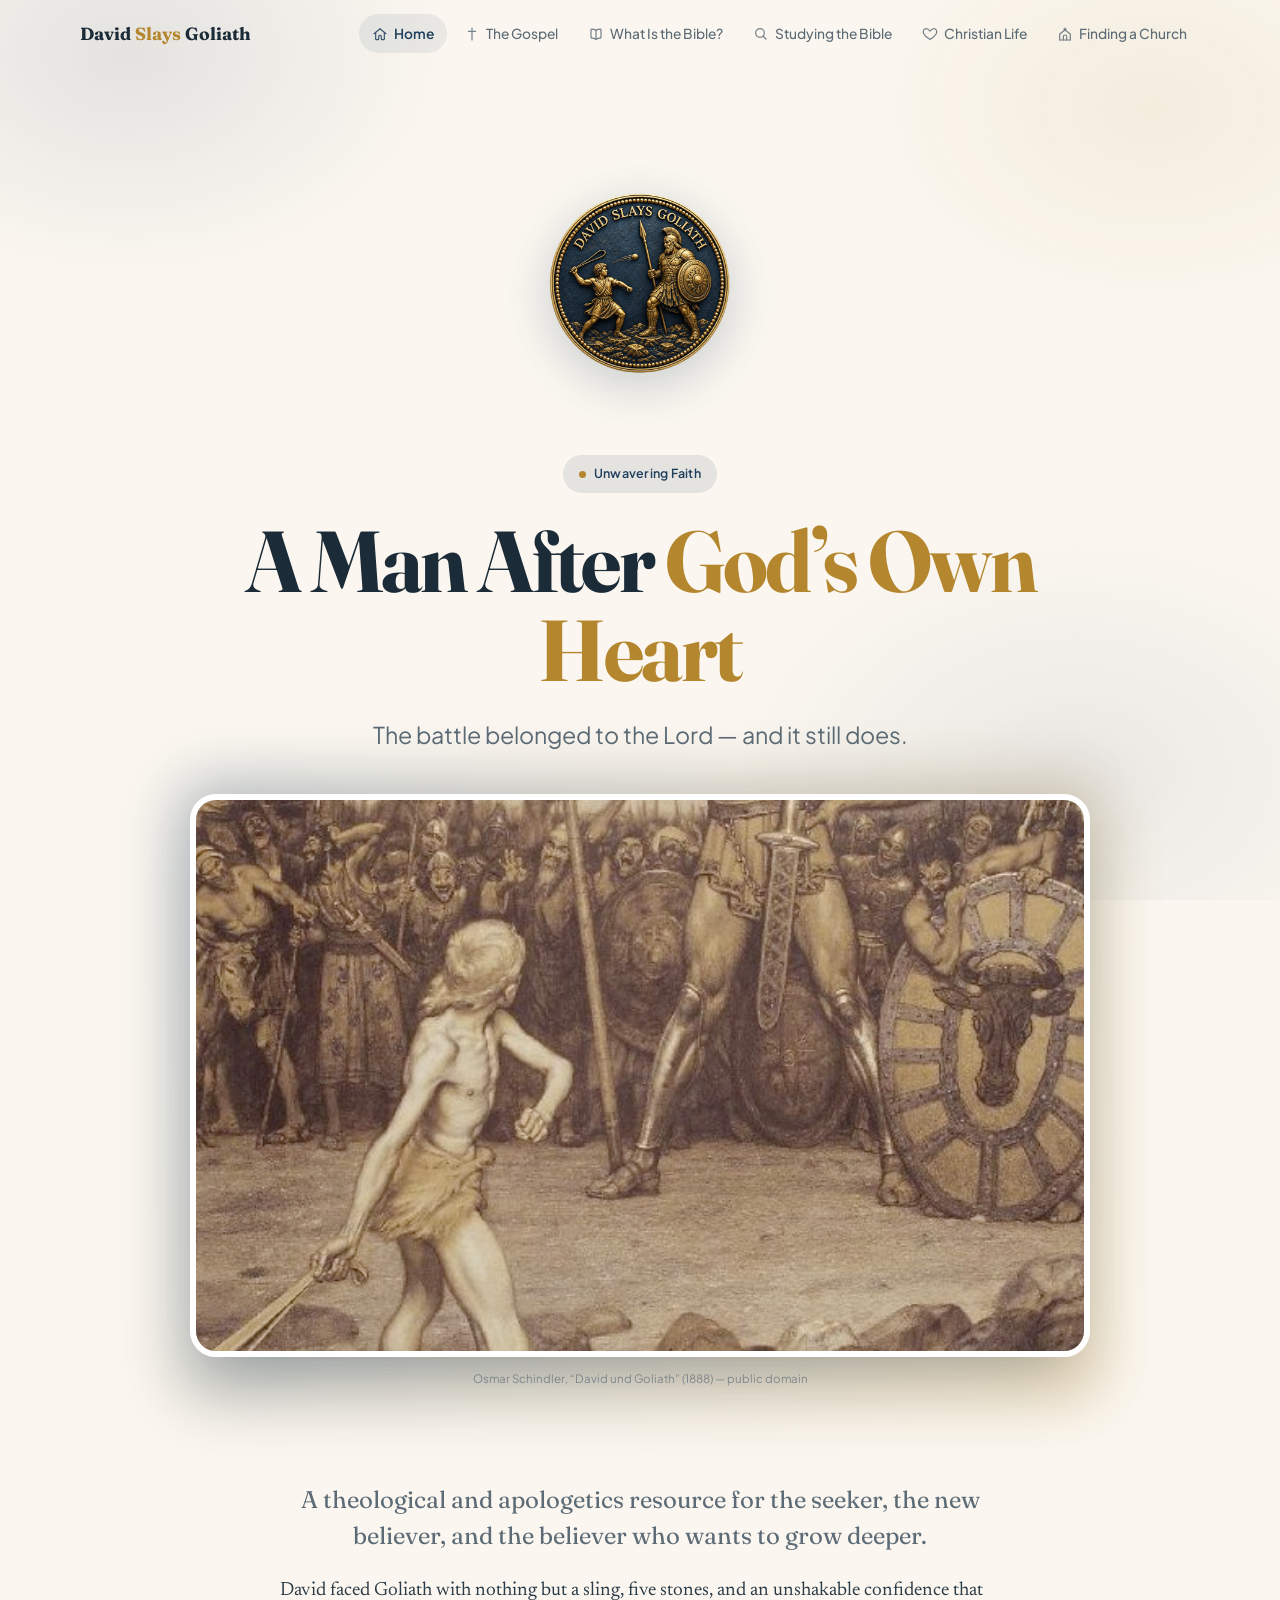
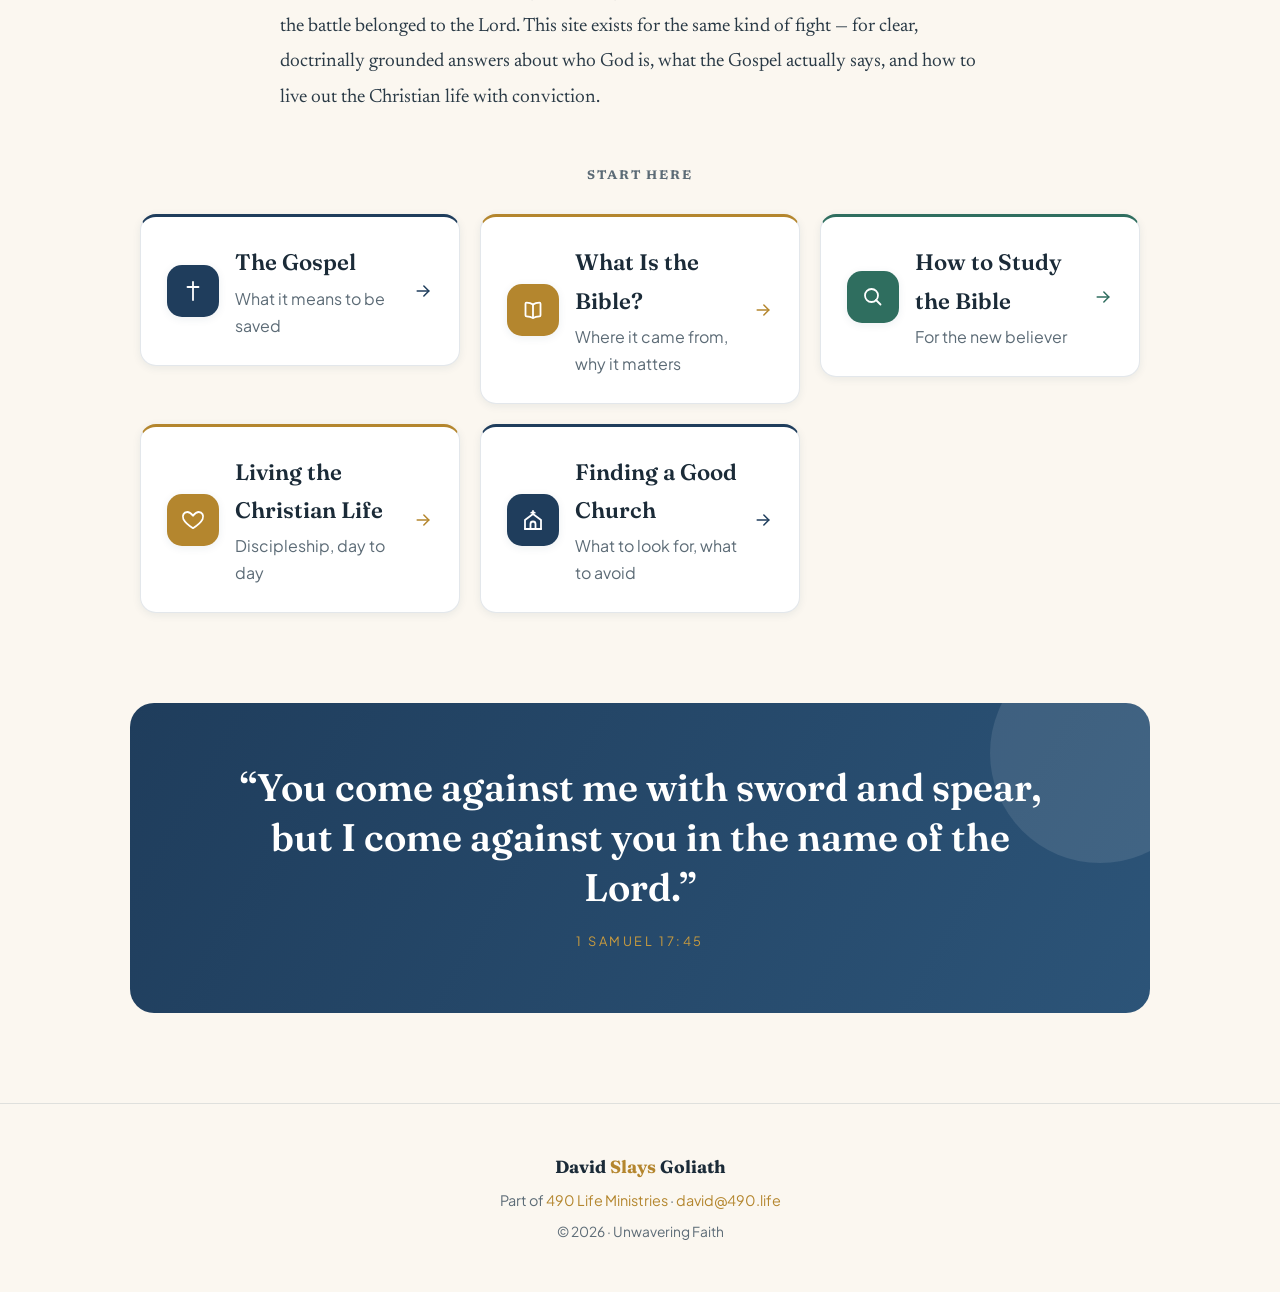
==== commit 29935683: "Footer: add 490 Life Ministries affiliation + david@490.life contact (all pages) Co-Authored-By: Cla" ====
--- a/index.html
+++ b/index.html
@@ -5,7 +5,7 @@
 <title>David Slays Goliath — Unwavering Faith</title>
 <link rel="icon" type="image/png" href="assets/logo-medallion.png">
 <meta name="viewport" content="width=device-width, initial-scale=1">
-<link rel="stylesheet" href="styles.css">
+<link rel="stylesheet" href="styles.css?v=20260714">
 </head>
 <body>
 
@@ -113,6 +113,7 @@
 
 <footer class="site-footer">
   <div class="footer-brand">David <b>Slays</b> Goliath</div>
+  <div class="footer-ministry">Part of <a href="https://490.life">490 Life Ministries</a> &middot; <a href="mailto:david@490.life">david@490.life</a></div>
   &copy; 2026 &middot; Unwavering Faith
 </footer>
 
--- a/styles.css
+++ b/styles.css
@@ -48,8 +48,22 @@
 .site-title{display:flex;align-items:center;gap:11px;font-family:var(--serif);font-weight:700;font-size:1.1rem;color:var(--ink);text-decoration:none}
 .site-title b{color:var(--gold)}
 .site-logo{height:44px;width:auto}
-.brand-mark{width:52px;height:52px;flex:none;object-fit:contain}
-header.site-header.is-scrolled .brand-mark{width:44px;height:44px;transition:width .3s var(--ease),height .3s var(--ease)}
+/* header wordmark is text only — the medallion sits centered at the top of
+   each page (below), large enough to read, and scrolls away naturally. */
+.site-title .brand-mark{display:none}
+
+/* centered top medallion — in normal flow, scrolls away on scroll-down */
+.top-medallion{display:block;width:260px;height:260px;margin:0 auto;
+  opacity:0;transform:translateY(-8px) scale(.96);animation:medIn .8s var(--ease) .1s forwards}
+.top-medallion img{width:100%;height:100%;object-fit:contain;filter:drop-shadow(0 12px 26px rgba(31,61,92,.24))}
+@keyframes medIn{to{opacity:1;transform:none}}
+.hero .top-medallion{margin:0 auto 18px}
+main > .top-medallion{margin:0 auto 6px}
+/* interior article pages: clear the sticky header so the medallion isn't cut */
+main:has(> .page-title){padding-top:86px}
+main:has(> .top-medallion) .page-title{margin-top:.1em}
+@media(min-width:1100px){.top-medallion{width:300px;height:300px}}
+@media(max-width:520px){.top-medallion{width:210px;height:210px}}
 
 .nav-toggle{display:none;flex-direction:column;justify-content:center;gap:5px;width:40px;height:38px;padding:9px;background:none;border:1px solid var(--line);border-radius:10px;cursor:pointer}
 .nav-toggle span{display:block;height:2px;width:100%;background:var(--navy);border-radius:2px;transition:transform .25s var(--ease),opacity .25s var(--ease)}
@@ -156,6 +170,23 @@
 .topic-card:nth-child(3) .topic-arrow{color:var(--green)}
 .topic-card a:hover .topic-arrow{transform:translateX(6px)}
 
+/* ---------- Embedded video series ---------- */
+.video-series{max-width:800px;margin:2.4em auto;display:flex;flex-direction:column;gap:36px}
+.video-embed .video-title{font-family:var(--serif);font-size:1.25rem;font-weight:600;color:var(--navy);margin:0 0 12px;display:flex;align-items:center;gap:10px}
+.video-embed .video-title::before{content:"";width:22px;height:3px;border-radius:2px;background:var(--gold);flex:none}
+.video-embed:nth-child(3n+1) .video-title{color:var(--navy)}
+.video-embed:nth-child(3n+1) .video-title::before{background:var(--navy)}
+.video-embed:nth-child(3n+2) .video-title{color:#8A6522}
+.video-embed:nth-child(3n+2) .video-title::before{background:var(--gold)}
+.video-embed:nth-child(3n+3) .video-title{color:#245448}
+.video-embed:nth-child(3n+3) .video-title::before{background:var(--green)}
+.video-frame{position:relative;padding-bottom:56.25%;height:0;overflow:hidden;
+  border-radius:16px;border:1px solid var(--line);box-shadow:var(--shadow-md);background:#0d1b29}
+.video-embed:nth-child(3n+1) .video-frame{border-top:4px solid var(--navy)}
+.video-embed:nth-child(3n+2) .video-frame{border-top:4px solid var(--gold)}
+.video-embed:nth-child(3n+3) .video-frame{border-top:4px solid var(--green)}
+.video-frame iframe{position:absolute;inset:0;width:100%;height:100%;border:0}
+
 /* ---------- Verse breather ---------- */
 .verse-band{max-width:1020px;margin:20px auto 90px;padding:60px 40px;border-radius:var(--radius-lg);text-align:center;background:linear-gradient(120deg,var(--navy),var(--navy-2));color:#fff;position:relative;overflow:hidden}
 .verse-band::after{content:"";position:absolute;top:-60px;right:-60px;width:220px;height:220px;border-radius:50%;background:rgba(255,255,255,.10)}
@@ -166,6 +197,9 @@
 footer.site-footer{border-top:1px solid var(--line);background:none;color:var(--ink-dim);text-align:center;padding:48px 30px;font-size:.86rem}
 footer.site-footer .footer-brand{font-family:var(--serif);font-weight:700;font-size:1.1rem;color:var(--ink);margin-bottom:6px}
 footer.site-footer .footer-brand b{color:var(--gold)}
+footer.site-footer .footer-ministry{margin-bottom:8px;color:var(--ink-dim);font-size:.9rem}
+footer.site-footer .footer-ministry a{color:var(--gold);text-decoration:none}
+footer.site-footer .footer-ministry a:hover{text-decoration:underline}
 
 /* ---------- reveal on scroll ---------- */
 .reveal{opacity:0;transform:translateY(26px);transition:opacity .8s var(--ease),transform .8s var(--ease)}
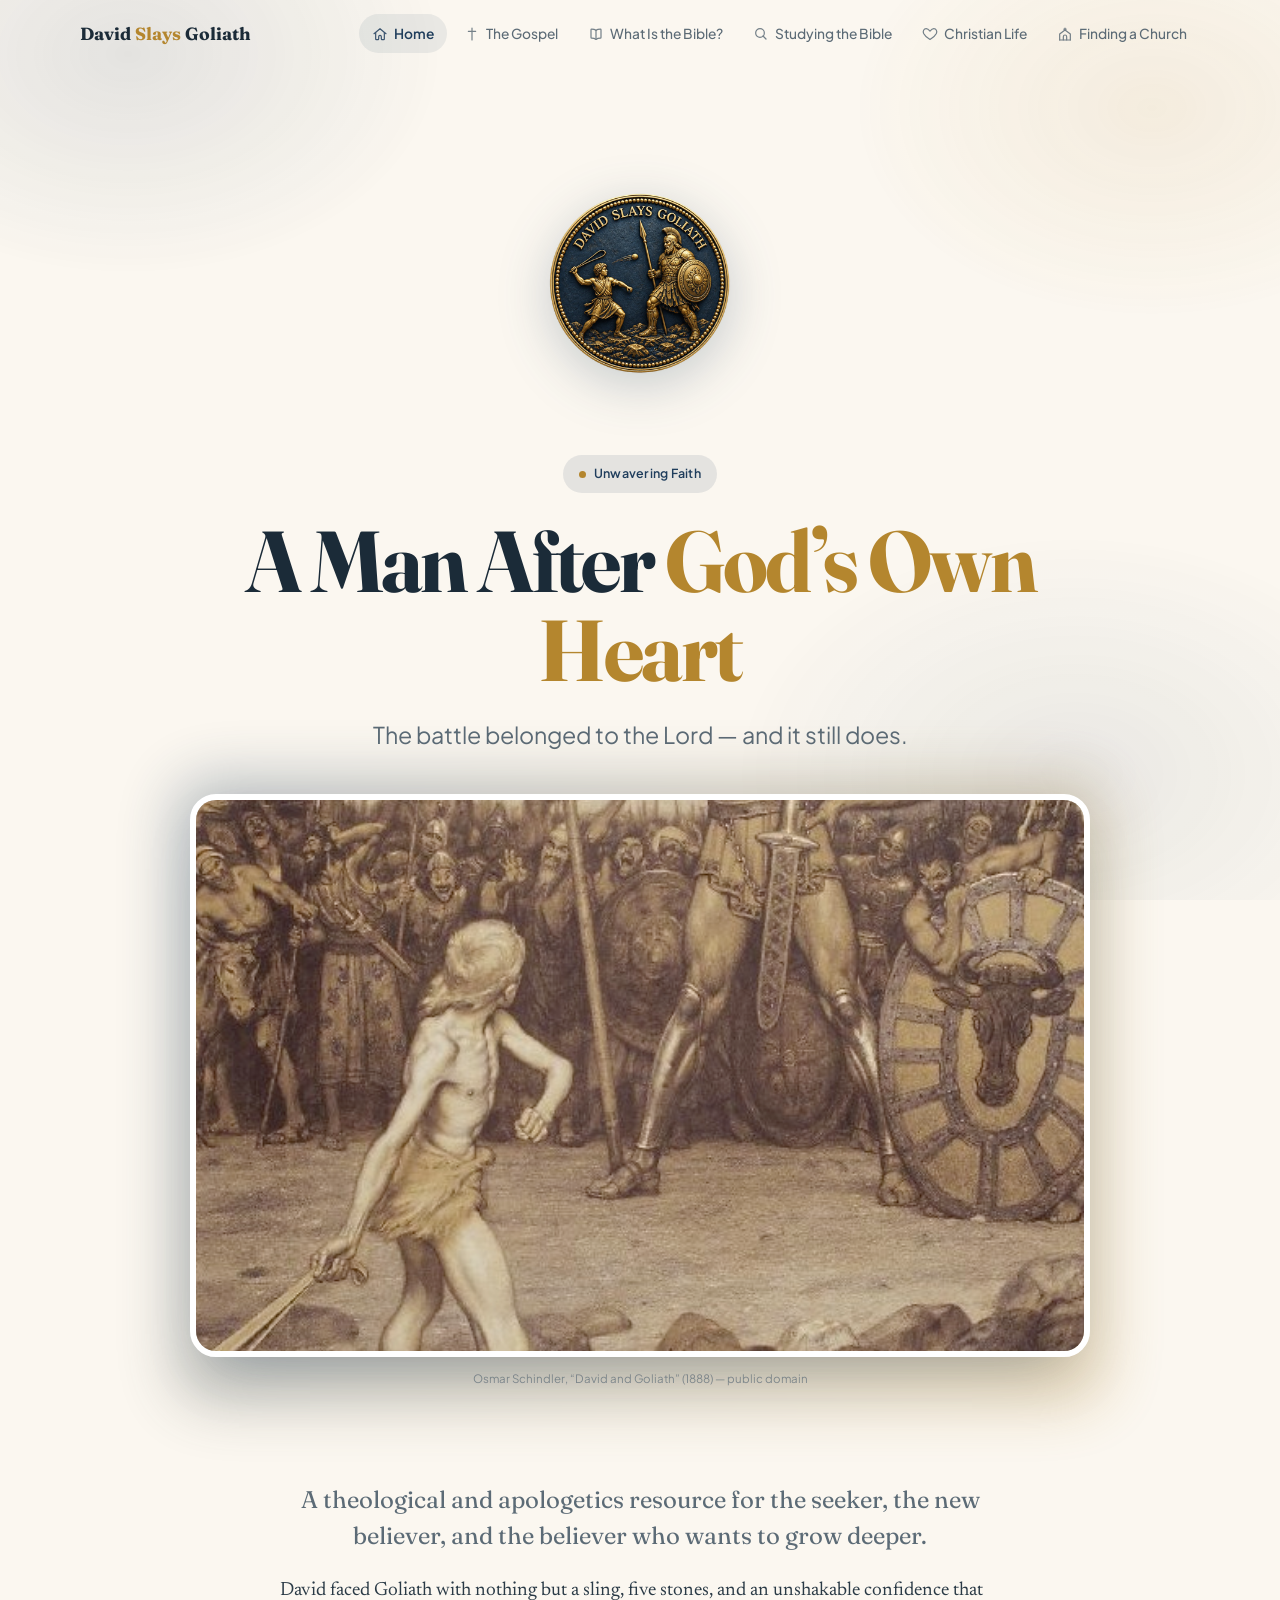
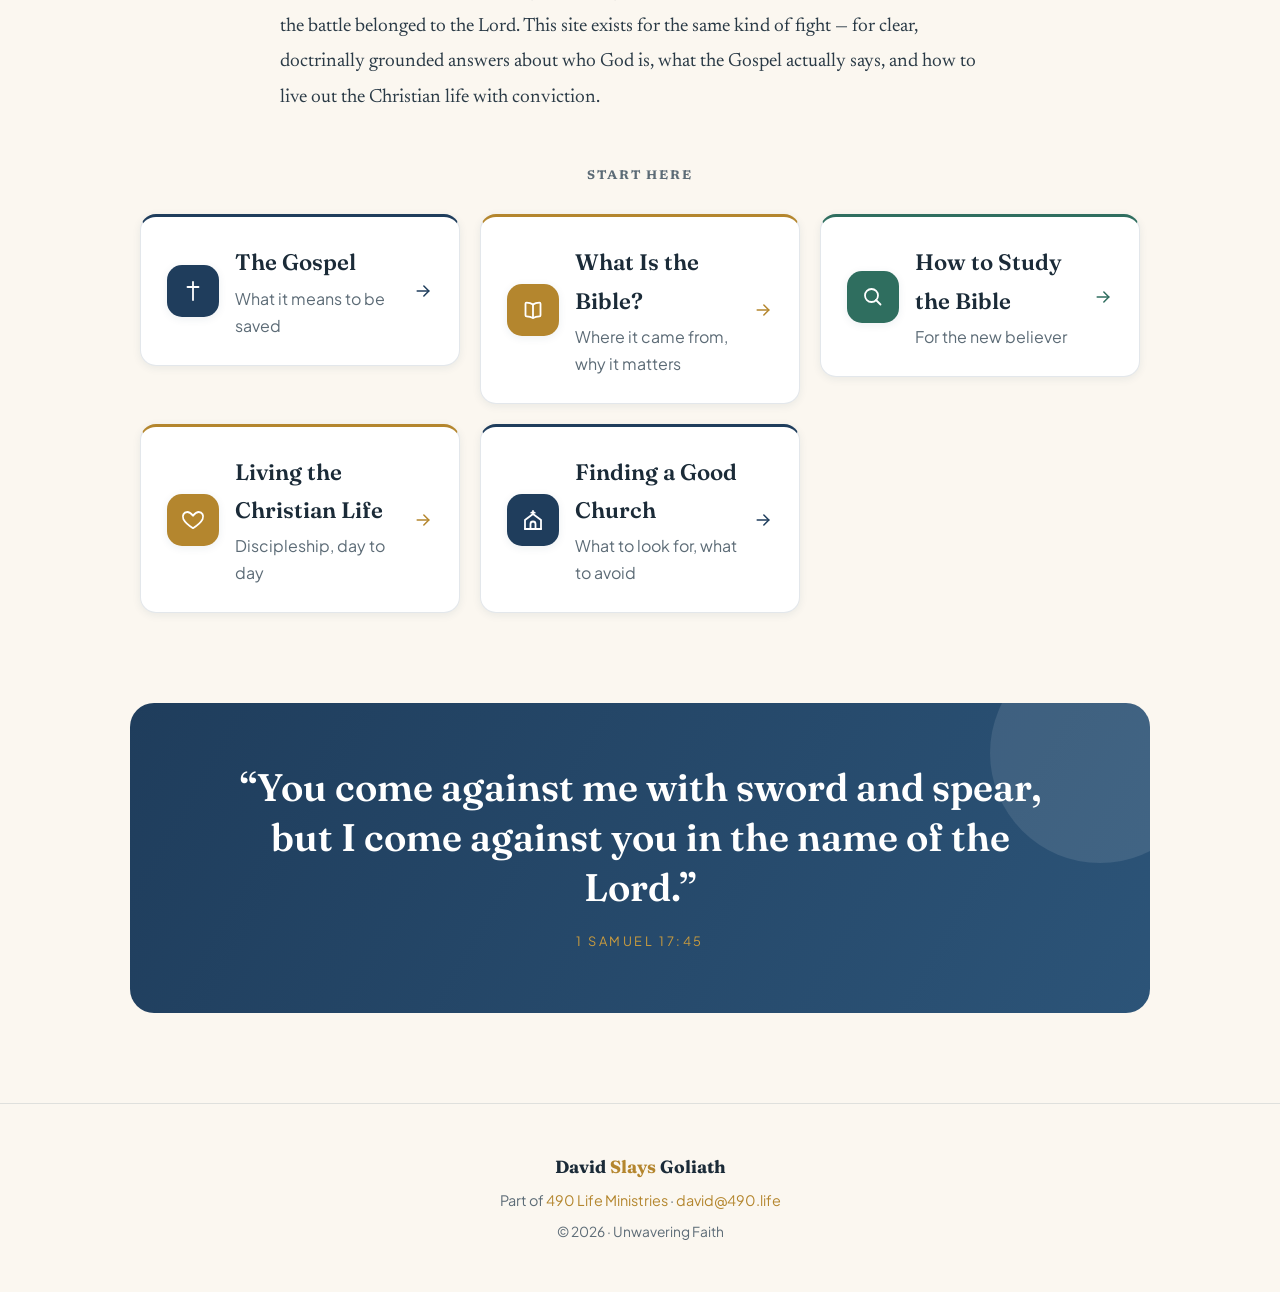
==== commit 3da6a313: "Fix hero image credit: 'und' -> 'and' (English) Co-Authored-By: Claude Opus 4.8 <noreply@anthropic.c" ====
--- a/index.html
+++ b/index.html
@@ -40,7 +40,7 @@
   <div class="hero-frame">
     <div class="glow"></div>
     <div class="pic"><img src="assets/hero-david-goliath.jpg" alt="David and Goliath"></div>
-    <span class="credit">Osmar Schindler, &ldquo;David und Goliath&rdquo; (1888) &mdash; public domain</span>
+    <span class="credit">Osmar Schindler, &ldquo;David and Goliath&rdquo; (1888) &mdash; public domain</span>
   </div>
 </section>
 
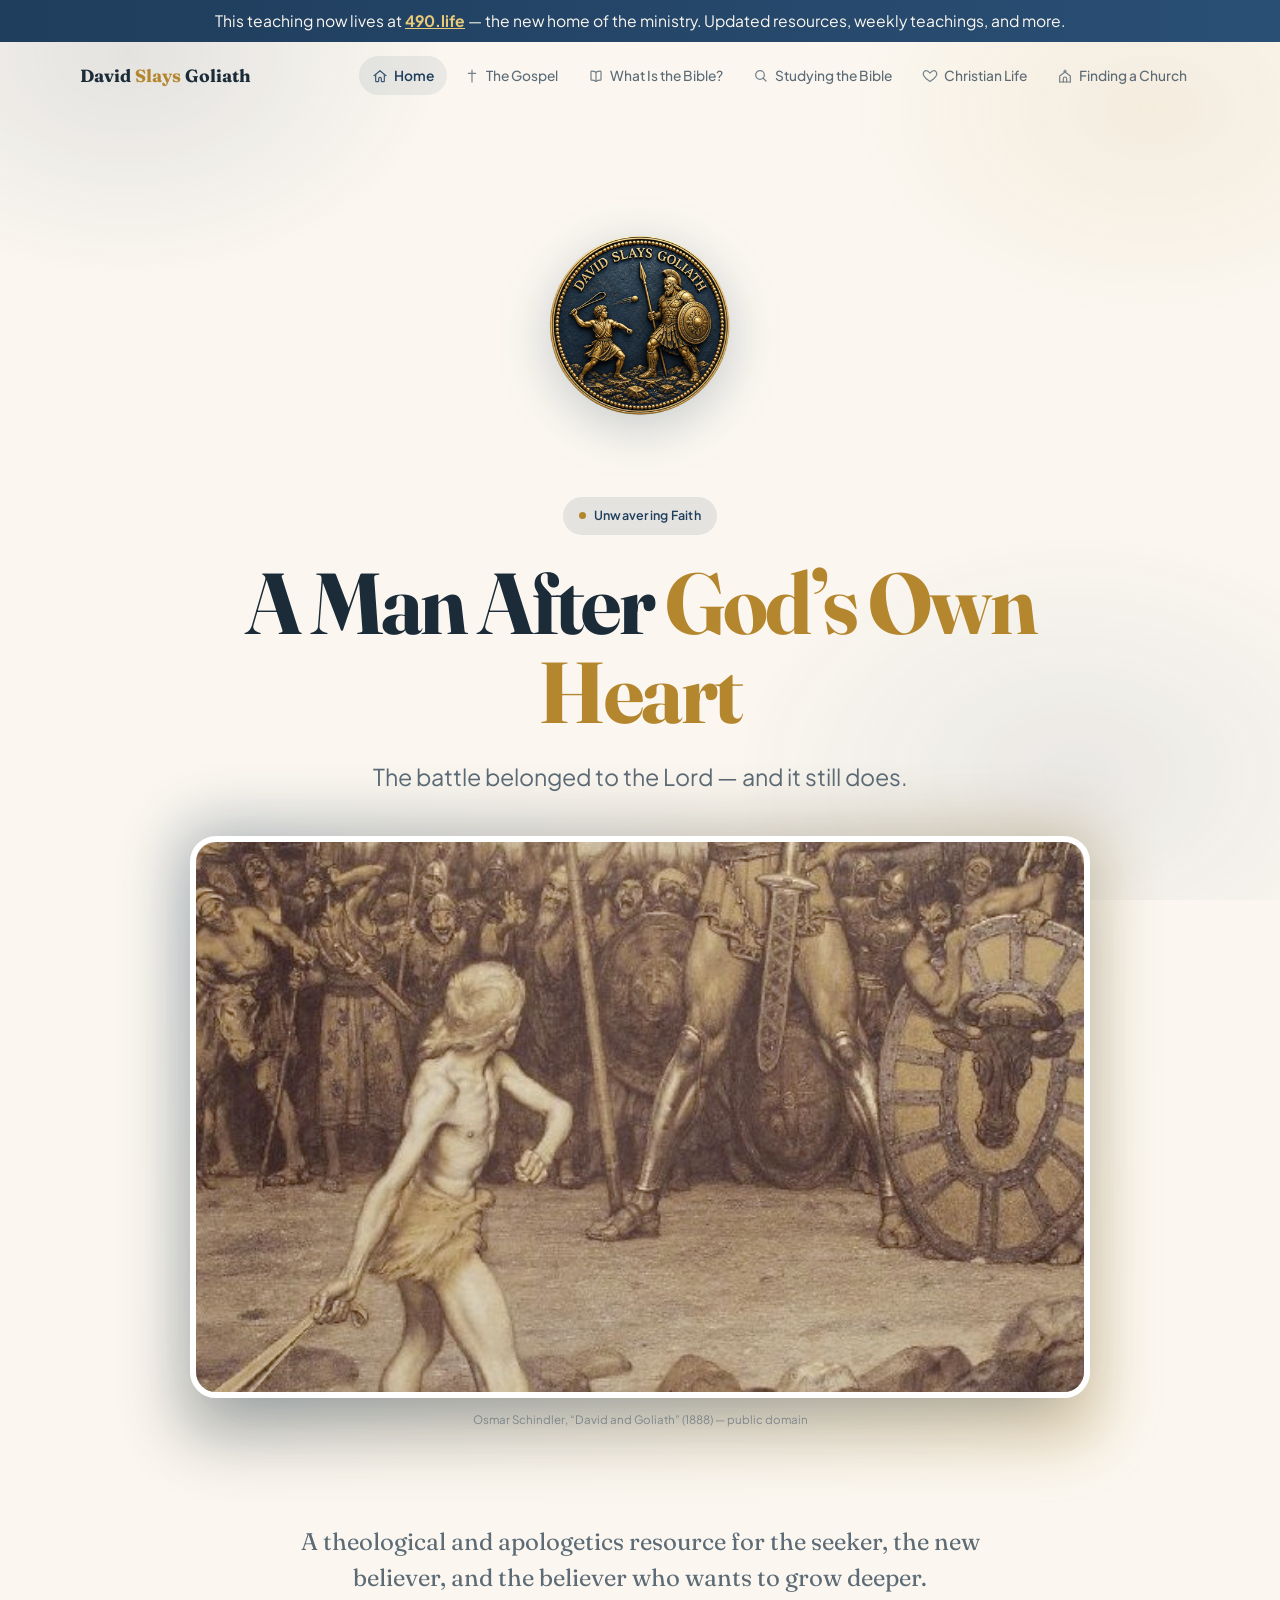
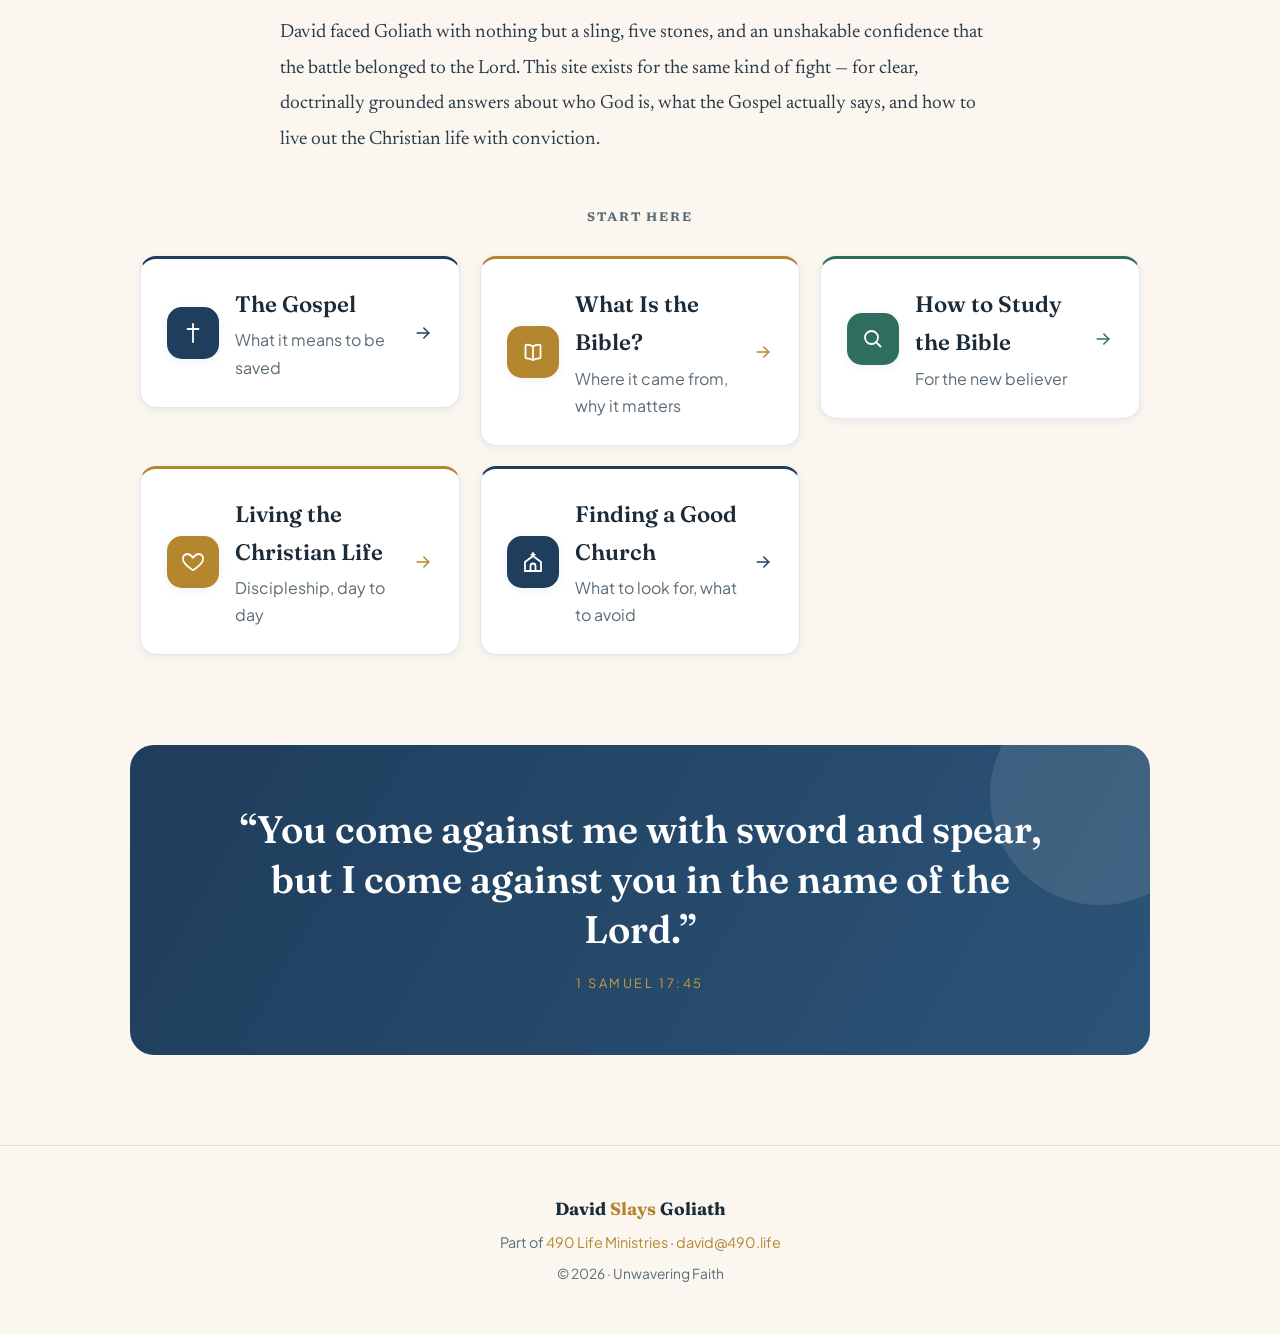
==== commit 8b8fa8bb: "Add 490.life banner to all pages (ministry hub moved) Co-Authored-By: Claude Fable 5 <noreply@anthro" ====
--- a/index.html
+++ b/index.html
@@ -9,6 +9,7 @@
 </head>
 <body>
 
+<div class="life490-banner">This teaching now lives at <a href="https://490.life/resources/">490.life</a> — the new home of the ministry. Updated resources, weekly teachings, and more.</div>
 <div class="scroll-progress" id="scrollProgress"></div>
 
 <header class="site-header" id="siteHeader">
--- a/styles.css
+++ b/styles.css
@@ -209,3 +209,7 @@
   *{animation:none!important}
   .reveal{opacity:1!important;transform:none!important}
 }
+
+/* 490.life banner (2026-08) */
+.life490-banner{background:linear-gradient(90deg,#1F3D5C,#2a4f75);color:#FBF7F0;text-align:center;padding:10px 16px;font-size:.98rem;line-height:1.4}
+.life490-banner a{color:#E8C97A;font-weight:700;text-decoration:underline}
